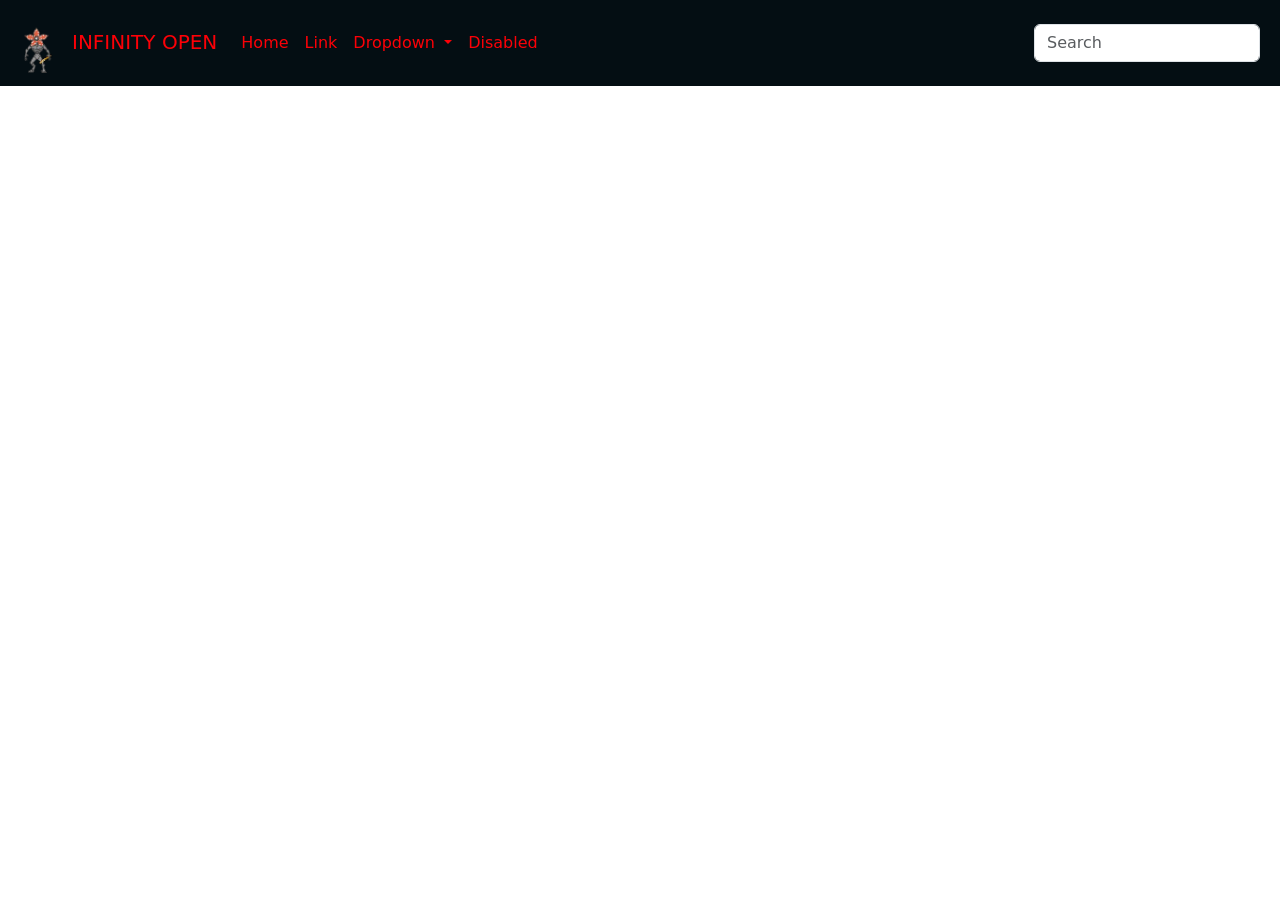
==== Evento/index.html @ c15e040a "Add files via upload" ====
<!DOCTYPE html>
<html lang="en">
<head>
    <meta charset="UTF-8">
    <meta name="viewport" content="width=device-width, initial-scale=1.0">
    <title>INFINITY OPEN 2026</title>
    <link rel="shortcut icon" href="assets/logo/logoSite.png" type="image/x-icon">
    <link href="https://cdn.jsdelivr.net/npm/bootstrap@5.3.8/dist/css/bootstrap.min.css" rel="stylesheet" integrity="sha384-sRIl4kxILFvY47J16cr9ZwB07vP4J8+LH7qKQnuqkuIAvNWLzeN8tE5YBujZqJLB" crossorigin="anonymous">
    <script src="https://cdn.jsdelivr.net/npm/bootstrap@5.3.8/dist/js/bootstrap.bundle.min.js" integrity="sha384-FKyoEForCGlyvwx9Hj09JcYn3nv7wiPVlz7YYwJrWVcXK/BmnVDxM+D2scQbITxI" crossorigin="anonymous"></script>
    <link rel="stylesheet" href="css/style.css">
</head>
<body>

    <header id="header-principal">
        <nav class="navbar navbar-expand-lg bg-body-tertiary">
  <div class="container-fluid">
    <a class="navbar-brand" href="#"><img src="assets/logo/demo.png" alt="" srcset="" height="60px">INFINITY OPEN</a>
    <button class="navbar-toggler" type="button" data-bs-toggle="collapse" data-bs-target="#navbarSupportedContent" aria-controls="navbarSupportedContent" aria-expanded="false" aria-label="Toggle navigation">
      <span class="navbar-toggler-icon"></span>
    </button>
    <div class="collapse navbar-collapse" id="navbarSupportedContent">
      <ul class="navbar-nav me-auto mb-2 mb-lg-0">
        <li class="nav-item">
          <a class="nav-link active" aria-current="page" href="#">Home</a>
        </li>
        <li class="nav-item">
          <a class="nav-link" href="#">Link</a>
        </li>
        <li class="nav-item dropdown">
          <a class="nav-link dropdown-toggle" href="#" role="button" data-bs-toggle="dropdown" aria-expanded="false">
            Dropdown
          </a>
          <ul class="dropdown-menu">
            <li><a class="dropdown-item" href="#">Action</a></li>
            <li><a class="dropdown-item" href="#">Another action</a></li>
            <li><hr class="dropdown-divider"></li>
            <li><a class="dropdown-item" href="#">Something else here</a></li>
          </ul>
        </li>
        <li class="nav-item">
          <a class="nav-link disabled" aria-disabled="true">Disabled</a>
        </li>
      </ul>
      <form class="d-flex" role="search">
        <input class="form-control me-2" type="search" placeholder="Search" aria-label="Search"/>
      </form>
    </div>
  </div>
</nav>
    </header>


    <main class="principal">
        <section id="bn">
            <div class="bn">
                <img src="" alt="" srcset="">
            </div>
        </section>
    </main>

    
</body>
</html>
---- Evento/css/style.css ----
*{
    margin: 0;
    padding: 0;
    box-sizing: border-box;
}

:root{
    --primaryColor: #040e13;
    --secundaryColor :#fc0007;
}

.bg-body-tertiary{
    background-color: var(--primaryColor) !important;
}

.navbar-brand, .container-fluid a {
    color: var(--secundaryColor) !important;
}
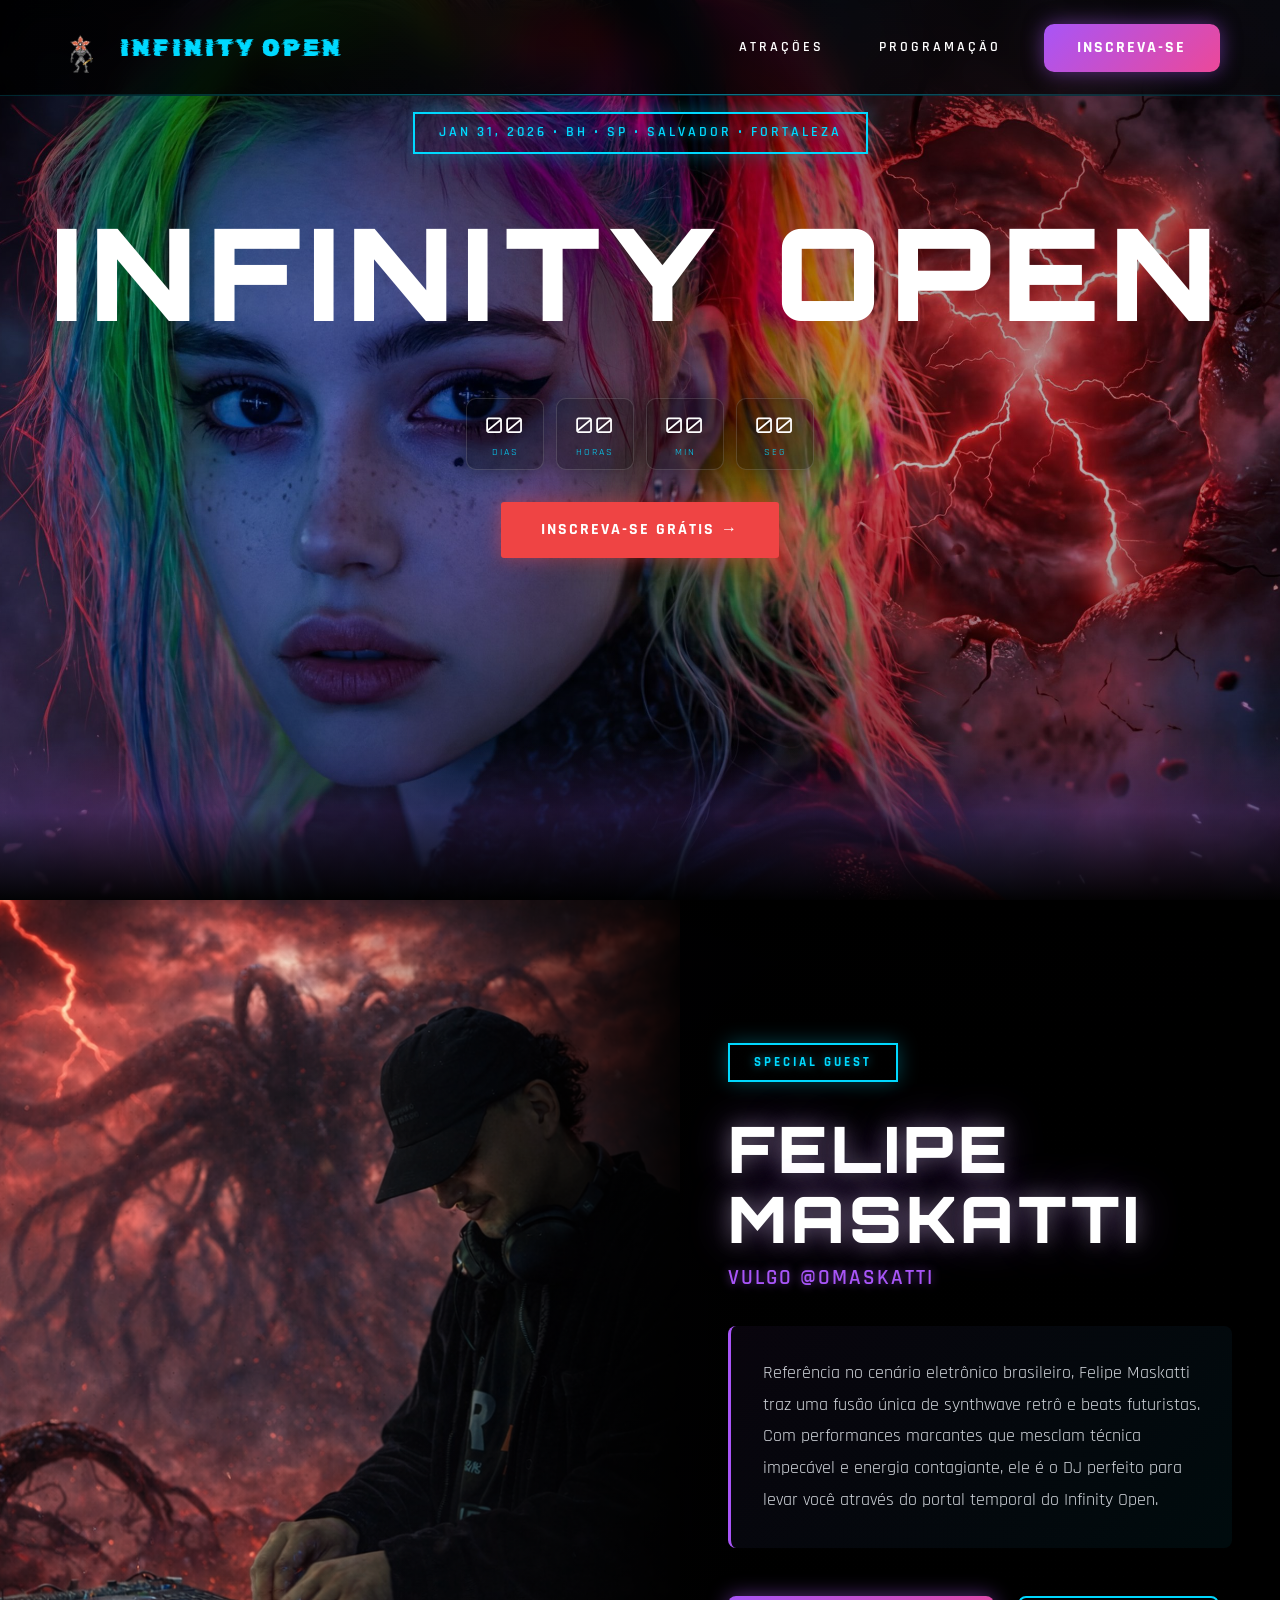
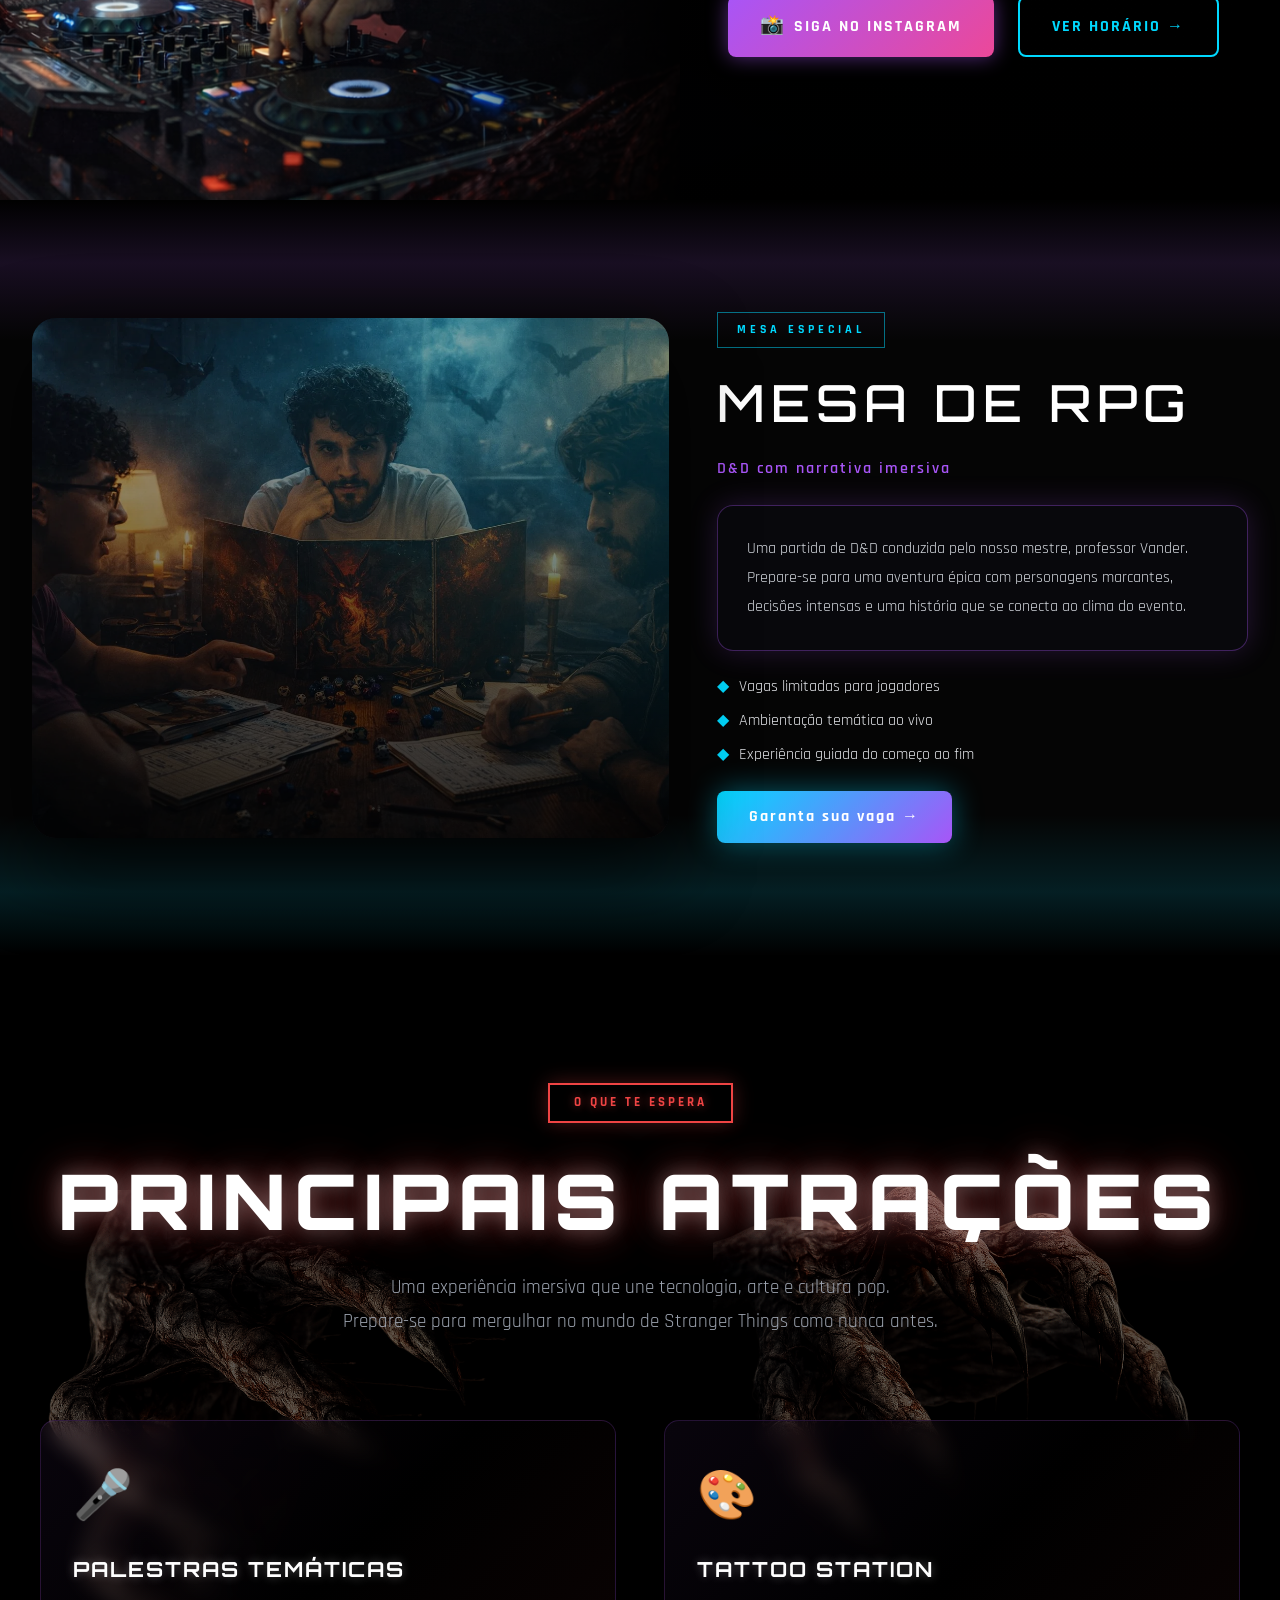
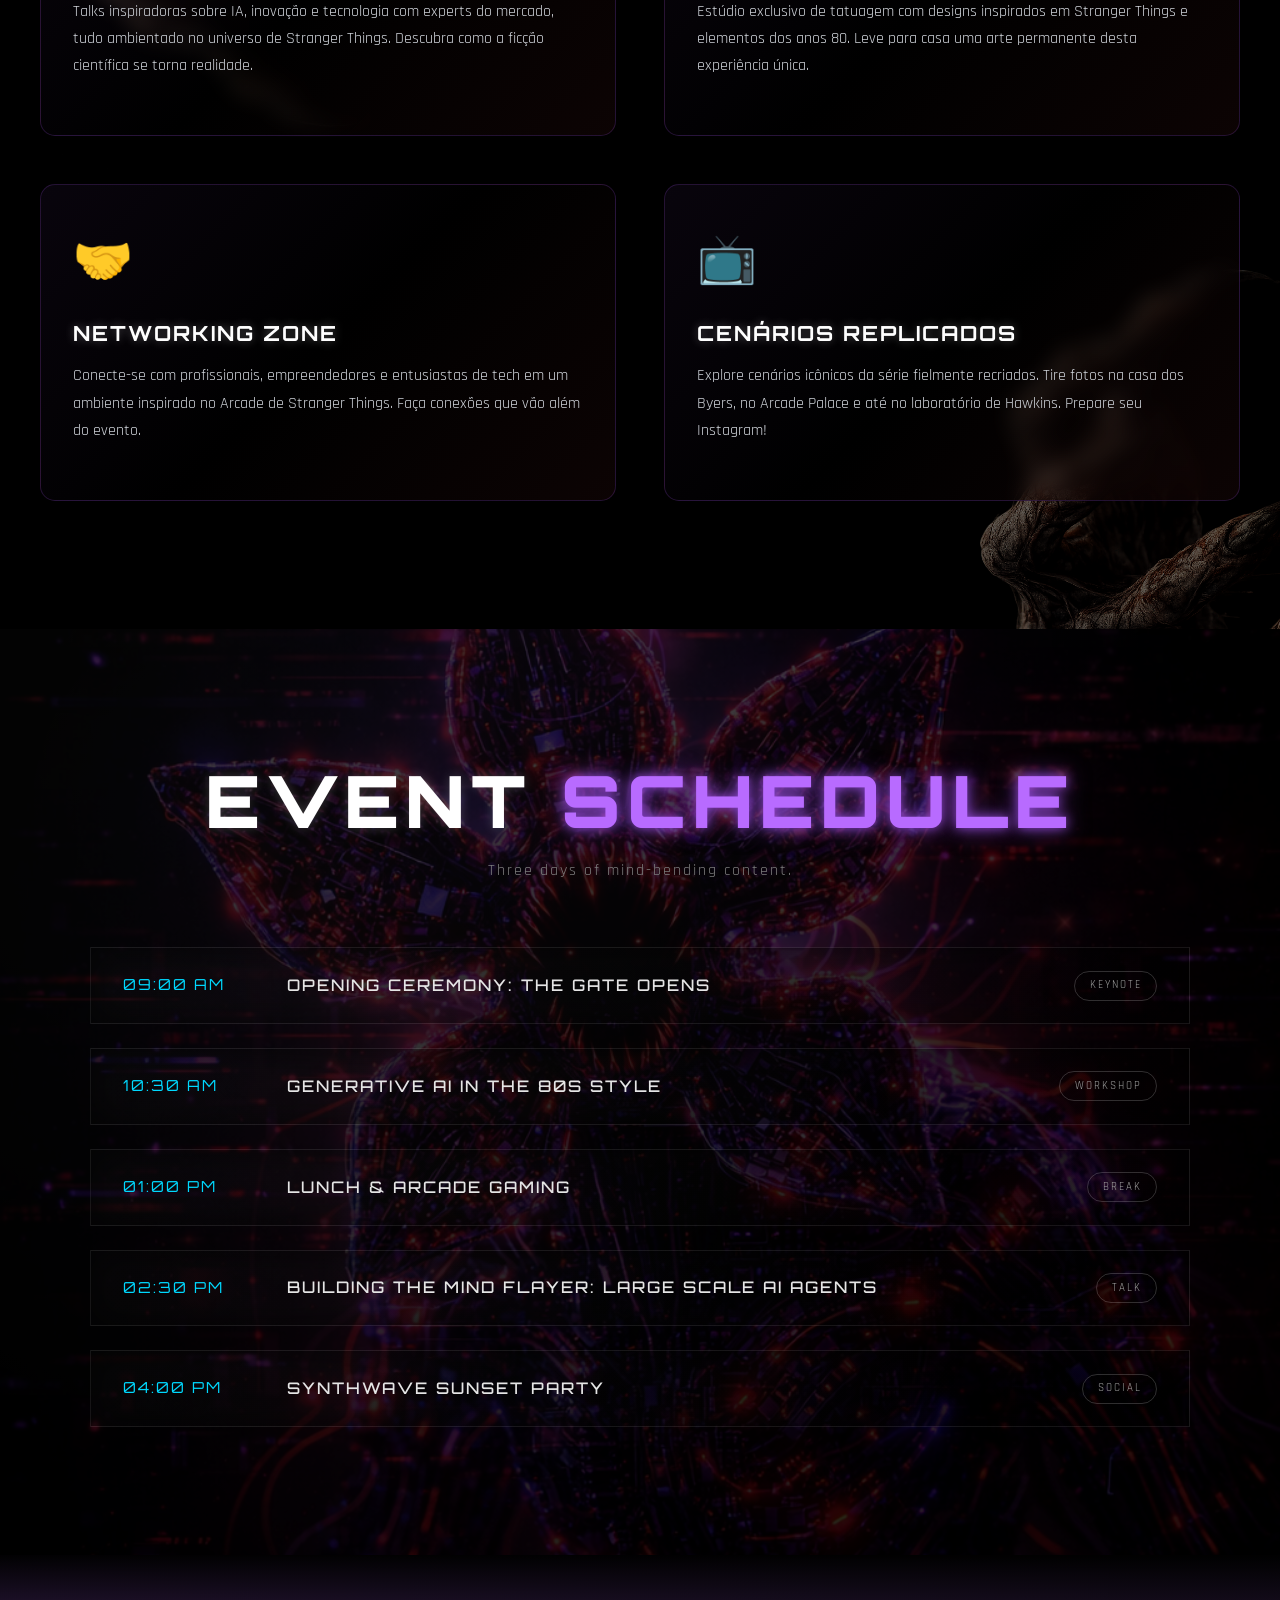
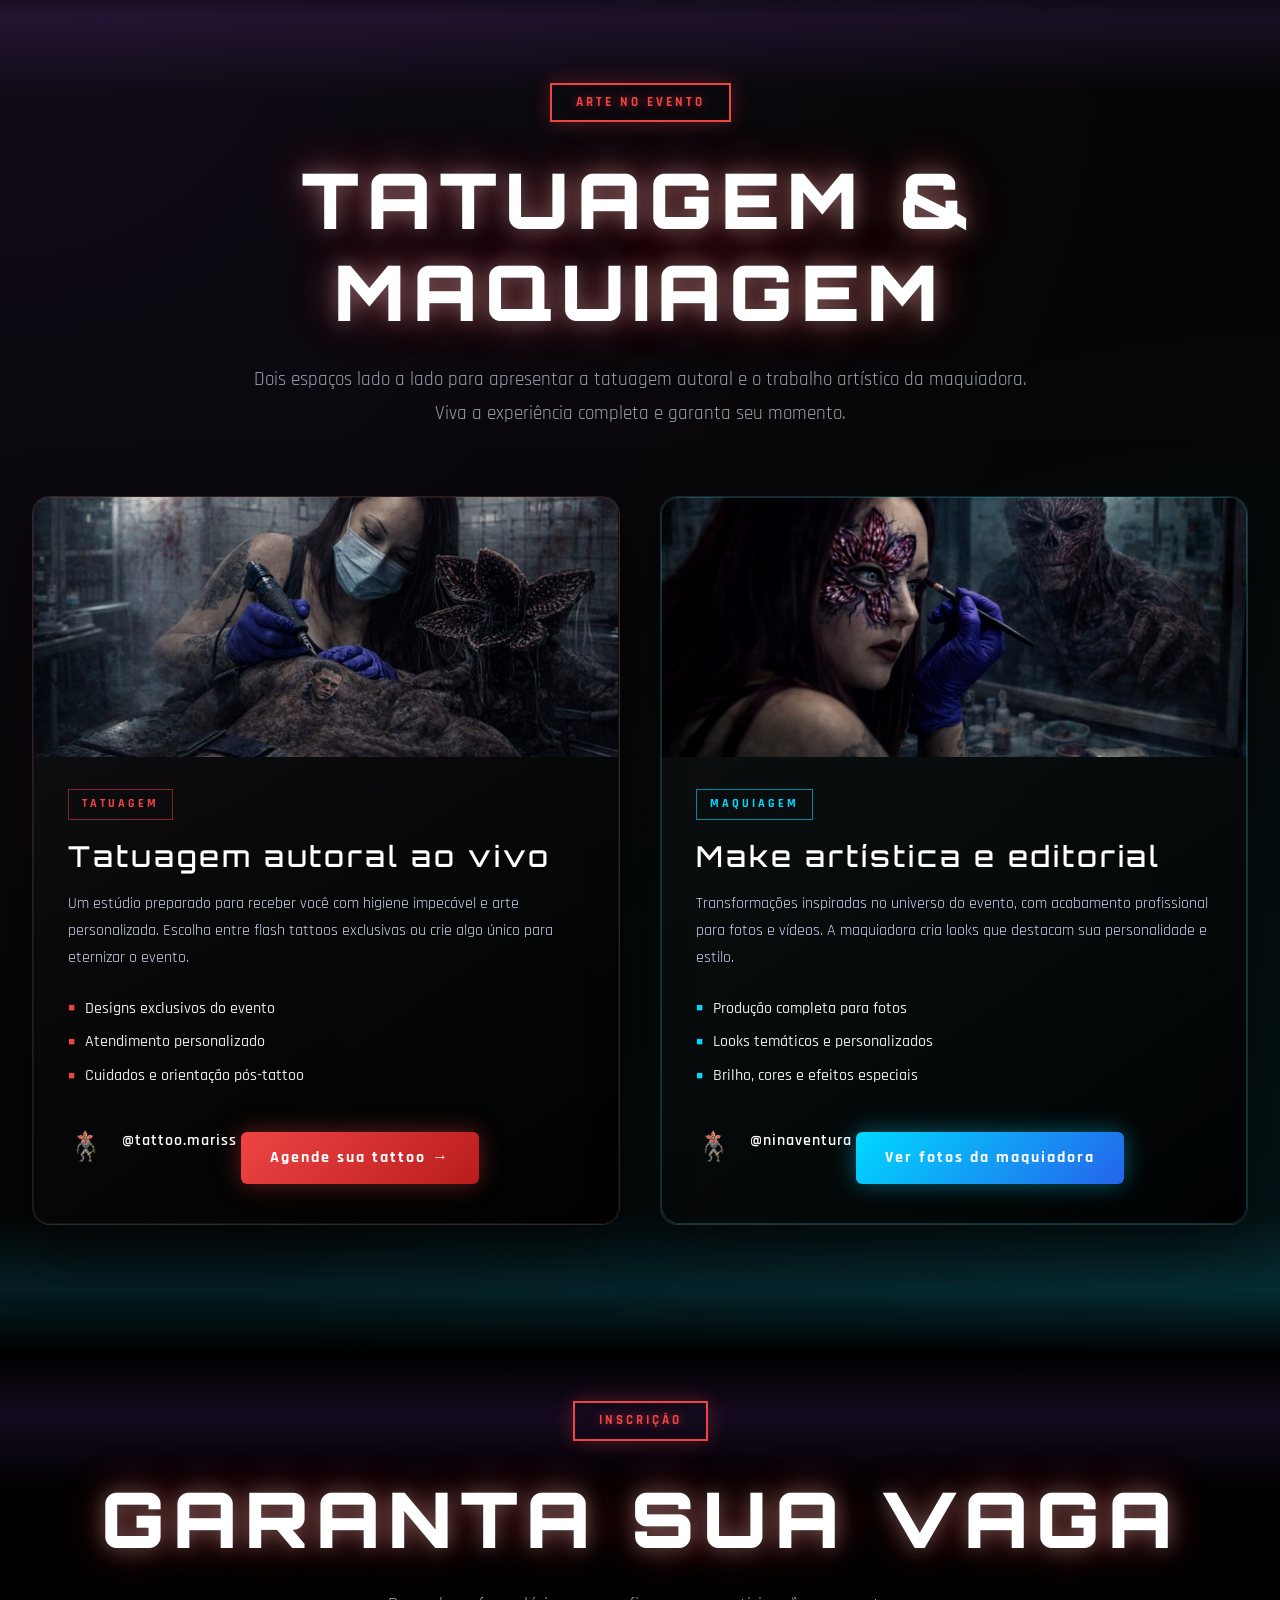
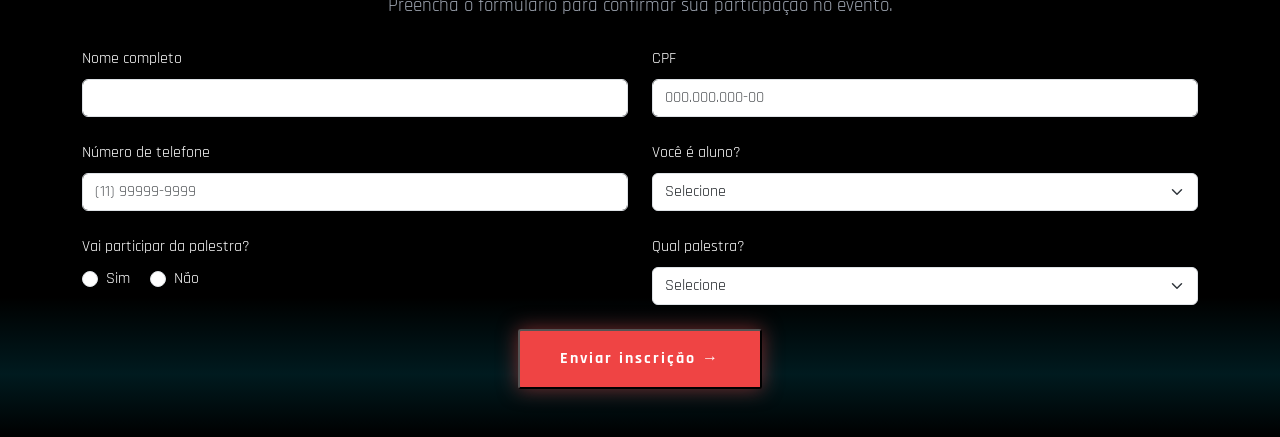
==== commit 10918adf: "Add files via upload" ====
--- a/Evento/index.html
+++ b/Evento/index.html
@@ -5,6 +5,9 @@
     <meta name="viewport" content="width=device-width, initial-scale=1.0">
     <title>INFINITY OPEN 2026</title>
     <link rel="shortcut icon" href="assets/logo/logoSite.png" type="image/x-icon">
+    <link rel="preconnect" href="https://fonts.googleapis.com">
+    <link rel="preconnect" href="https://fonts.gstatic.com" crossorigin>
+    <link href="https://fonts.googleapis.com/css2?family=Orbitron:wght@400;500;600;700;800;900&family=Rajdhani:wght@300;400;500;600;700&family=Rubik+Glitch&display=swap" rel="stylesheet">
     <link href="https://cdn.jsdelivr.net/npm/bootstrap@5.3.8/dist/css/bootstrap.min.css" rel="stylesheet" integrity="sha384-sRIl4kxILFvY47J16cr9ZwB07vP4J8+LH7qKQnuqkuIAvNWLzeN8tE5YBujZqJLB" crossorigin="anonymous">
     <script src="https://cdn.jsdelivr.net/npm/bootstrap@5.3.8/dist/js/bootstrap.bundle.min.js" integrity="sha384-FKyoEForCGlyvwx9Hj09JcYn3nv7wiPVlz7YYwJrWVcXK/BmnVDxM+D2scQbITxI" crossorigin="anonymous"></script>
     <link rel="stylesheet" href="css/style.css">
@@ -12,52 +15,505 @@
 <body>
 
     <header id="header-principal">
-        <nav class="navbar navbar-expand-lg bg-body-tertiary">
-  <div class="container-fluid">
-    <a class="navbar-brand" href="#"><img src="assets/logo/demo.png" alt="" srcset="" height="60px">INFINITY OPEN</a>
-    <button class="navbar-toggler" type="button" data-bs-toggle="collapse" data-bs-target="#navbarSupportedContent" aria-controls="navbarSupportedContent" aria-expanded="false" aria-label="Toggle navigation">
-      <span class="navbar-toggler-icon"></span>
-    </button>
-    <div class="collapse navbar-collapse" id="navbarSupportedContent">
-      <ul class="navbar-nav me-auto mb-2 mb-lg-0">
-        <li class="nav-item">
-          <a class="nav-link active" aria-current="page" href="#">Home</a>
-        </li>
-        <li class="nav-item">
-          <a class="nav-link" href="#">Link</a>
-        </li>
-        <li class="nav-item dropdown">
-          <a class="nav-link dropdown-toggle" href="#" role="button" data-bs-toggle="dropdown" aria-expanded="false">
-            Dropdown
-          </a>
-          <ul class="dropdown-menu">
-            <li><a class="dropdown-item" href="#">Action</a></li>
-            <li><a class="dropdown-item" href="#">Another action</a></li>
-            <li><hr class="dropdown-divider"></li>
-            <li><a class="dropdown-item" href="#">Something else here</a></li>
-          </ul>
-        </li>
-        <li class="nav-item">
-          <a class="nav-link disabled" aria-disabled="true">Disabled</a>
-        </li>
-      </ul>
-      <form class="d-flex" role="search">
-        <input class="form-control me-2" type="search" placeholder="Search" aria-label="Search"/>
-      </form>
-    </div>
-  </div>
-</nav>
+        <nav class="navbar navbar-expand-lg">
+            <div class="container-fluid">
+                <a class="navbar-brand" href="#"><img src="assets/logo/demo.png" alt="Logo" height="50px"> INFINITY OPEN</a>
+                <button class="navbar-toggler" type="button" data-bs-toggle="collapse" data-bs-target="#navbarSupportedContent" aria-controls="navbarSupportedContent" aria-expanded="false" aria-label="Toggle navigation">
+                    <span class="navbar-toggler-icon"></span>
+                </button>
+                <div class="collapse navbar-collapse justify-content-end" id="navbarSupportedContent">
+                    <ul class="navbar-nav mb-2 mb-lg-0">
+            
+                        <li class="nav-item">
+                            <a class="nav-link" href="#attractions">ATRAÇÕES</a>
+                        </li>
+                        <li class="nav-item">
+                            <a class="nav-link" href="#schedule">PROGRAMAÇÃO</a>
+                        </li>
+                    </ul>
+                    <a href="#join" class="btn-join">INSCREVA-SE</a>
+                </div>
+            </div>
+        </nav>
     </header>
 
 
     <main class="principal">
         <section id="bn">
-            <div class="bn">
-                <img src="" alt="" srcset="">
+            <span class="event-date">JAN 31, 2026 • BH • SP • SALVADOR • FORTALEZA</span>
+            <h1 class="main-title">INFINITY OPEN</h1>
+            <div class="countdown countdown--compact" aria-live="polite">
+                <div class="countdown-item">
+                    <span class="countdown-value" id="cd-days">07</span>
+                    <span class="countdown-label">DIAS</span>
+                </div>
+                <div class="countdown-item">
+                    <span class="countdown-value" id="cd-hours">18</span>
+                    <span class="countdown-label">HORAS</span>
+                </div>
+                <div class="countdown-item">
+                    <span class="countdown-value" id="cd-mins">01</span>
+                    <span class="countdown-label">MIN</span>
+                </div>
+                <div class="countdown-item">
+                    <span class="countdown-value" id="cd-secs">44</span>
+                    <span class="countdown-label">SEG</span>
+                </div>
+            </div>
+            <div class="cta-buttons">
+                                <a href="#join" class="btn-reserve">INSCREVA-SE GRÁTIS →</a>
+          </div>
+        </section>
+
+         <section id="Dj-session" class="section-divider">
+            <div class="container-dj-modern">
+                <!-- Imagem do DJ com gradiente -->
+                <div class="dj-image-wrapper">
+                    <div class="image-dj-modern">
+                        <div class="gradient-overlay"></div>
+                    </div>
+                </div>
+
+                <!-- Informações à direita -->
+                <div class="dj-content-wrapper">
+                    <div class="dj-content-inner">
+                        <span class="label-tag">SPECIAL GUEST</span>
+                        <h2 class="dj-artist-name-main">FELIPE MASKATTI</h2>
+                        <p class="dj-aka-modern">VULGO @OMASKATTI</p>
+                        
+                        <div class="dj-bio">
+                            <p>
+                                Referência no cenário eletrônico brasileiro, Felipe Maskatti traz 
+                                uma fusão única de synthwave retrô e beats futuristas. Com performances 
+                                marcantes que mesclam técnica impecável e energia contagiante, ele é o 
+                                DJ perfeito para levar você através do portal temporal do Infinity Open.
+                            </p>
+                        </div>
+
+                        
+
+                        <div class="dj-social-links">
+                            <a href="https://instagram.com/omaskatti" target="_blank" class="btn-social">
+                                <span class="social-icon">📸</span> SIGA NO INSTAGRAM
+                            </a>
+                            <a href="#schedule" class="btn-secondary-link">
+                                VER HORÁRIO →
+                            </a>
+                        </div>
+                    </div>
+                </div>
+            </div>
+        </section>
+
+        <section id="rpg-session" class="section-divider">
+            <div class="rpg-container">
+                <div class="rpg-image">
+                    <div class="rpg-overlay"></div>
+                </div>
+                <div class="rpg-content">
+                    <span class="rpg-tag">MESA ESPECIAL</span>
+                    <h2 class="rpg-title">MESA DE RPG</h2>
+                    <p class="rpg-subtitle">D&D com narrativa imersiva</p>
+                    <div class="rpg-card">
+                        <p>
+                            Uma partida de D&amp;D conduzida pelo nosso mestre, professor Vander.
+                            Prepare-se para uma aventura épica com personagens marcantes, decisões
+                            intensas e uma história que se conecta ao clima do evento.
+                        </p>
+                    </div>
+                    <ul class="rpg-highlights">
+                        <li>Vagas limitadas para jogadores</li>
+                        <li>Ambientação temática ao vivo</li>
+                        <li>Experiência guiada do começo ao fim</li>
+                    </ul>
+                    <a href="#join" class="rpg-cta">Garanta sua vaga →</a>
+                </div>
+            </div>
+        </section>
+
+
+        <!-- SEÇÃO PRINCIPAIS ATRAÇÕES -->
+        <section id="attractions">
+            <div class="attractions-container">
+                <div class="attractions-header">
+                    <span class="section-tag">O QUE TE ESPERA</span>
+                    <h2 class="attractions-title">PRINCIPAIS ATRAÇÕES</h2>
+                    <p class="attractions-subtitle">
+                        Uma experiência imersiva que une tecnologia, arte e cultura pop.<br>
+                        Prepare-se para mergulhar no mundo de Stranger Things como nunca antes.
+                    </p>
+                </div>
+
+                <div class="attractions-grid">
+                    <!-- Atração 1 -->
+                    <div class="attraction-card">
+                        <div class="card-icon">🎤</div>
+                        <h3 class="card-title">PALESTRAS TEMÁTICAS</h3>
+                        <p class="card-description">
+                            Talks inspiradoras sobre IA, inovação e tecnologia com experts do mercado, 
+                            tudo ambientado no universo de Stranger Things. Descubra como a ficção 
+                            científica se torna realidade.
+                        </p>
+                        <div class="card-glow"></div>
+                    </div>
+
+                    <!-- Atração 2 -->
+                    <div class="attraction-card">
+                        <div class="card-icon">🎨</div>
+                        <h3 class="card-title">TATTOO STATION</h3>
+                        <p class="card-description">
+                            Estúdio exclusivo de tatuagem com designs inspirados em Stranger Things 
+                            e elementos dos anos 80. Leve para casa uma arte permanente desta 
+                            experiência única.
+                        </p>
+                        <div class="card-glow"></div>
+                    </div>
+
+                    <!-- Atração 3 -->
+                    <div class="attraction-card">
+                        <div class="card-icon">🤝</div>
+                        <h3 class="card-title">NETWORKING ZONE</h3>
+                        <p class="card-description">
+                            Conecte-se com profissionais, empreendedores e entusiastas de tech em 
+                            um ambiente inspirado no Arcade de Stranger Things. Faça conexões que 
+                            vão além do evento.
+                        </p>
+                        <div class="card-glow"></div>
+                    </div>
+
+                    <!-- Atração 4 -->
+                    <div class="attraction-card">
+                        <div class="card-icon">📺</div>
+                        <h3 class="card-title">CENÁRIOS REPLICADOS</h3>
+                        <p class="card-description">
+                            Explore cenários icônicos da série fielmente recriados. Tire fotos na 
+                            casa dos Byers, no Arcade Palace e até no laboratório de Hawkins. 
+                            Prepare seu Instagram!
+                        </p>
+                        <div class="card-glow"></div>
+                    </div>
+                </div>
+            </div>
+        </section>
+
+        <section id="schedule">
+            <div class="schedule-wrapper">
+                <header class="schedule-header">
+                    <h2 class="schedule-title">EVENT <span> SCHEDULE</span></h2>
+                    <p class="schedule-subtitle">Three days of mind-bending content.</p>
+                </header>
+
+                <div class="schedule-list">
+                    <article class="schedule-item">
+                        <div class="schedule-time">09:00 AM</div>
+                        <div class="schedule-content">
+                            <h3>OPENING CEREMONY: THE GATE OPENS</h3>
+                        </div>
+                        <div class="schedule-tag">KEYNOTE</div>
+                    </article>
+
+                    <article class="schedule-item">
+                        <div class="schedule-time">10:30 AM</div>
+                        <div class="schedule-content">
+                            <h3>GENERATIVE AI IN THE 80S STYLE</h3>
+                        </div>
+                        <div class="schedule-tag">WORKSHOP</div>
+                    </article>
+
+                    <article class="schedule-item">
+                        <div class="schedule-time">01:00 PM</div>
+                        <div class="schedule-content">
+                            <h3>LUNCH & ARCADE GAMING</h3>
+                        </div>
+                        <div class="schedule-tag">BREAK</div>
+                    </article>
+
+                    <article class="schedule-item">
+                        <div class="schedule-time">02:30 PM</div>
+                        <div class="schedule-content">
+                            <h3>BUILDING THE MIND FLAYER: LARGE SCALE AI AGENTS</h3>
+                        </div>
+                        <div class="schedule-tag">TALK</div>
+                    </article>
+
+                    <article class="schedule-item">
+                        <div class="schedule-time">04:00 PM</div>
+                        <div class="schedule-content">
+                            <h3>SYNTHWAVE SUNSET PARTY</h3>
+                        </div>
+                        <div class="schedule-tag">SOCIAL</div>
+                    </article>
+                </div>
+            </div>
+        </section>
+
+        <section id="dual-artists" class="section-divider">
+            <div class="dual-container">
+                <div class="dual-header">
+                    <span class="section-tag">ARTE NO EVENTO</span>
+                    <h2 class="attractions-title">TATUAGEM & MAQUIAGEM</h2>
+                    <p class="attractions-subtitle">
+                        Dois espaços lado a lado para apresentar a tatuagem autoral e o trabalho
+                        artístico da maquiadora. Viva a experiência completa e garanta seu momento.
+                    </p>
+                </div>
+
+                <div class="dual-grid">
+                    <article class="showcase-card tattoo">
+                        <div class="showcase-media">
+                            <img src="assets/angelatatto.jpeg" alt="Arte de tatuagem em estúdio">
+                        </div>
+                        <div class="showcase-content">
+                            <span class="showcase-tag">TATUAGEM</span>
+                            <h3 class="showcase-title">Tatuagem autoral ao vivo</h3>
+                            <p class="showcase-text">
+                                Um estúdio preparado para receber você com higiene impecável e
+                                arte personalizada. Escolha entre flash tattoos exclusivas ou
+                                crie algo único para eternizar o evento.
+                            </p>
+                            <ul class="showcase-list">
+                                <li>Designs exclusivos do evento</li>
+                                <li>Atendimento personalizado</li>
+                                <li>Cuidados e orientação pós-tattoo</li>
+                            </ul>
+                            <a class="tattoo-instagram" href="https://instagram.com/tattoo.mariss" target="_blank" rel="noopener">
+                                <img src="assets/logo/demo.png" alt="Logo da tatuadora Tattoo.Mariss">
+                                <span>@tattoo.mariss</span>
+                            </a>
+                            <a href="#join" class="showcase-cta">Agende sua tattoo →</a>
+                        </div>
+                    </article>
+
+                    <article class="showcase-card makeup">
+                        <div class="showcase-media">
+                            <img src="assets/ninaMaquiadora.png" alt="Maquiagem artística em estúdio">
+                        </div>
+                        <div class="showcase-content">
+                            <span class="showcase-tag">MAQUIAGEM</span>
+                            <h3 class="showcase-title">Make artística e editorial</h3>
+                            <p class="showcase-text">
+                                Transformações inspiradas no universo do evento, com acabamento
+                                profissional para fotos e vídeos. A maquiadora cria looks que
+                                destacam sua personalidade e estilo.
+                            </p>
+                            <ul class="showcase-list">
+                                <li>Produção completa para fotos</li>
+                                <li>Looks temáticos e personalizados</li>
+                                <li>Brilho, cores e efeitos especiais</li>
+                            </ul>
+                            <a class="tattoo-instagram makeup" href="https://www.instagram.com/ninaventura_/" target="_blank" rel="noopener">
+                                <img src="assets/logo/demo.png" alt="Logo da maquiadora Nina Ventura">
+                                <span>@ninaventura</span>
+                            </a>
+                            <button type="button" class="showcase-cta" data-bs-toggle="modal" data-bs-target="#makeupModal">
+                                Ver fotos da maquiadora
+                            </button>
+                        </div>
+                    </article>
+                </div>
+            </div>
+        </section>
+
+
+
+
+        <!-- SEÇÃO DJ / UPSIDE DOWN -->
+        <!-- <section id="dj-section">
+            <div class="container-dj">
+                TEXTOS À ESQUERDA
+                <div class="dj-text-side">
+                    <div class="dj-content">
+                        <h2 class="dj-title">THE <span class="upside-down">UPSIDE DOWN</span> OF TECH</h2>
+                        <p class="dj-description">
+                            Infinity Open 2026 is a free, immersive event that blends 
+                            Artificial Intelligence, creativity and innovation, inspired by 
+                            the iconic aesthetics of the 1980s and the Stranger Things 
+                            universe.
+                        </p>
+                        
+                        <div class="dj-playlist-highlight">
+                            <h3 class="playlist-subtitle">🎧 EXCLUSIVE INFINITY PLAYLIST</h3>
+                            <p class="dj-playlist-description">
+                                Prepare-se para uma jornada sonora épica! Uma curadoria exclusiva que funde synthwave nostalgico, beats futuristas e a energia vibrante dos anos 80. Mergulhe em um universo onde cada batida conta uma história e cada mixagem abre um portal para o futuro da música eletrônica.
+                            </p>
+                        </div>
+                        
+                    </div>
+                </div> 
+                
+                <!- IMAGEM BANNER À DIREITA -->
+                <!-- <div class="dj-banner-side">
+                    <div class="dj-image-container">
+                        <div class="dj-frame">
+                        
+                        <img src="imagem_maior.png" class="img-fluid" alt="..." style="border-radius: 20px;">                       
+                     </div>
+                    </div>
+                    
+                    <div class="dj-info-box">
+                        <div class="dj-details">
+                            <h3 class="dj-artist-name">FELIPE MASKATTI</h3>
+                            <p class="dj-aka">VULGO @OMASKATTI</p>
+                            <a href="https://instagram.com/omaskatti" target="_blank" class="insta-link">
+                                📸 @omaskatti
+                            </a>
+
+                        </div>
+                    </div>
+                </div>
+            </div>
+        </section> --> 
+        <section id="join" class="py-5 section-divider">
+            <div class="container">
+                <div class="text-center mb-4">
+                    <span class="section-tag">INSCRIÇÃO</span>
+                    <h2 class="attractions-title">GARANTA SUA VAGA</h2>
+                    <p class="attractions-subtitle">
+                        Preencha o formulário para confirmar sua participação no evento.
+                    </p>
+                </div>
+
+                <form id="join-form" class="row g-4" autocomplete="on">
+                    <div class="col-12 col-md-6">
+                        <label for="nome" class="form-label">Nome completo</label>
+                        <input type="text" class="form-control" id="nome" name="nome" required>
+                    </div>
+
+                    <div class="col-12 col-md-6">
+                        <label for="cpf" class="form-label">CPF</label>
+                        <input type="text" class="form-control" id="cpf" name="cpf" placeholder="000.000.000-00" pattern="[0-9]{3}\.[0-9]{3}\.[0-9]{3}-[0-9]{2}" inputmode="numeric" title="Use o formato 000.000.000-00" required>
+                    </div>
+
+                    <div class="col-12 col-md-6">
+                        <label for="telefone" class="form-label">Número de telefone</label>
+                        <input type="tel" class="form-control" id="telefone" name="telefone" placeholder="(11) 99999-9999" required>
+                    </div>
+
+                    <div class="col-12 col-md-6">
+                        <label for="aluno" class="form-label">Você é aluno?</label>
+                        <select class="form-select" id="aluno" name="aluno" required>
+                            <option value="" selected disabled>Selecione</option>
+                            <option value="sim">Sim</option>
+                            <option value="nao">Não</option>
+                        </select>
+                    </div>
+
+                    <div class="col-12 col-md-6">
+                        <label class="form-label d-block">Vai participar da palestra?</label>
+                        <div class="form-check form-check-inline">
+                            <input class="form-check-input" type="radio" name="palestra" id="palestraSim" value="sim" required>
+                            <label class="form-check-label" for="palestraSim">Sim</label>
+                        </div>
+                        <div class="form-check form-check-inline">
+                            <input class="form-check-input" type="radio" name="palestra" id="palestraNao" value="nao" required>
+                            <label class="form-check-label" for="palestraNao">Não</label>
+                        </div>
+                    </div>
+
+                    <div class="col-12 col-md-6">
+                        <label for="qualPalestra" class="form-label">Qual palestra?</label>
+                        <select class="form-select" id="qualPalestra" name="qualPalestra" required>
+                            <option value="" selected disabled>Selecione</option>
+                            <option value="nenhuma">Nenhuma</option>
+                            <option value="opening">Opening Ceremony: The Gate Opens</option>
+                            <option value="generative-ai">Generative AI in the 80s Style</option>
+                            <option value="mind-flayer">Building the Mind Flayer: Large Scale AI Agents</option>
+                        </select>
+                    </div>
+
+                    <div class="col-12 text-center">
+                        <button type="submit" class="btn-reserve">Enviar inscrição →</button>
+                    </div>
+                </form>
             </div>
         </section>
     </main>
 
+    <div class="modal fade" id="makeupModal" tabindex="-1" aria-hidden="true">
+        <div class="modal-dialog modal-xl modal-dialog-centered">
+            <div class="modal-content makeup-modal">
+                <div class="modal-header">
+                    <h5 class="modal-title">Portfólio da Maquiadora</h5>
+                    <button type="button" class="btn-close" data-bs-dismiss="modal" aria-label="Close"></button>
+                </div>
+                <div class="modal-body">
+                    <p class="makeup-modal-text">
+                        Duas propostas de maquiagem artística para você escolher o estilo que mais combina.
+                    </p>
+                    <div class="modal-gallery">
+                        <figure>
+                            <img src="assets/vecnarMake.png" alt="Maquiagem artística com brilho e tons vibrantes">
+                            <figcaption>Do básico ao sobrenatural: maquiagem artística com efeitos especiais e estilo único</figcaption>
+                        </figure>
+                        <figure>
+                            <img src="assets/marinaMake.png" alt="Maquiagem editorial com olhos marcados">
+                            <figcaption>Crie um look inesquecível com a Nina Ventura. Alta definição, cor e atitude</figcaption>
+                        </figure>
+                    </div>
+                </div>
+            </div>
+        </div>
+    </div>
+
     
+    <script>
+        const eventDate = new Date('2026-01-31T13:00:00');
+        const pad = (value) => String(value).padStart(2, '0');
+
+        function updateCountdown() {
+            const now = new Date();
+            const diff = eventDate - now;
+
+            if (diff <= 0) {
+                document.getElementById('cd-days').textContent = '00';
+                document.getElementById('cd-hours').textContent = '00';
+                document.getElementById('cd-mins').textContent = '00';
+                document.getElementById('cd-secs').textContent = '00';
+                return;
+            }
+
+            const totalSeconds = Math.floor(diff / 1000);
+            const days = Math.floor(totalSeconds / 86400);
+            const hours = Math.floor((totalSeconds % 86400) / 3600);
+            const mins = Math.floor((totalSeconds % 3600) / 60);
+            const secs = totalSeconds % 60;
+
+            document.getElementById('cd-days').textContent = pad(days);
+            document.getElementById('cd-hours').textContent = pad(hours);
+            document.getElementById('cd-mins').textContent = pad(mins);
+            document.getElementById('cd-secs').textContent = pad(secs);
+        }
+
+        updateCountdown();
+        setInterval(updateCountdown, 1000);
+
+        const joinForm = document.getElementById('join-form');
+        if (joinForm) {
+            joinForm.addEventListener('submit', (event) => {
+                event.preventDefault();
+
+                const nome = document.getElementById('nome')?.value?.trim() || '';
+                const cpf = document.getElementById('cpf')?.value?.trim() || '';
+                const telefone = document.getElementById('telefone')?.value?.trim() || '';
+                const aluno = document.getElementById('aluno')?.value || '';
+                const palestra = document.querySelector('input[name="palestra"]:checked')?.value || '';
+                const qualPalestra = document.getElementById('qualPalestra')?.value || '';
+
+                const mensagem = [
+                    'Nova inscrição - Infinity Open',
+                    `Nome: ${nome}`,
+                    `CPF: ${cpf}`,
+                    `Telefone: ${telefone}`,
+                    `Aluno: ${aluno}`,
+                    `Participa da palestra: ${palestra}`,
+                    `Qual palestra: ${qualPalestra}`
+                ].join('\n');
+
+                const telefoneDestino = '553187927056';
+                const url = `https://wa.me/${telefoneDestino}?text=${encodeURIComponent(mensagem)}`;
+                window.open(url, '_blank');
+            });
+        }
+    </script>
 </body>
 </html>
--- a/Evento/css/style.css
+++ b/Evento/css/style.css
@@ -1,19 +1,1813 @@
-*{
+* {
     margin: 0;
     padding: 0;
     box-sizing: border-box;
 }
 
-:root{
-    --primaryColor: #040e13;
-    --secundaryColor :#fc0007;
-}
-
-.bg-body-tertiary{
-    background-color: var(--primaryColor) !important;
-}
-
-.navbar-brand, .container-fluid a {
-    color: var(--secundaryColor) !important;
-}
-
+:root {
+    --primaryColor: #000000;
+    --cyanColor: #00d9ff;
+    --pinkColor: #a855f7;
+    --redColor: #ef4444;
+}
+
+body {
+    background-color: var(--primaryColor);
+    font-family: 'Rajdhani', sans-serif;
+    color: #ffffff;
+    overflow-x: hidden;
+}
+
+.section-divider {
+    position: relative;
+    overflow: hidden;
+}
+
+.section-divider::before,
+.section-divider::after {
+    content: '';
+    position: absolute;
+    left: 0;
+    right: 0;
+    height: 140px;
+    pointer-events: none;
+    z-index: 0;
+}
+
+.section-divider::before {
+    top: 0;
+    background: linear-gradient(
+        180deg,
+        rgba(0, 0, 0, 0.9) 0%,
+        rgba(168, 85, 247, 0.12) 45%,
+        rgba(0, 0, 0, 0) 100%
+    );
+}
+
+.section-divider::after {
+    bottom: 0;
+    background: linear-gradient(
+        0deg,
+        rgba(0, 0, 0, 0.9) 0%,
+        rgba(0, 217, 255, 0.12) 45%,
+        rgba(0, 0, 0, 0) 100%
+    );
+}
+
+.section-divider > * {
+    position: relative;
+    z-index: 1;
+}
+
+/* ===== EVENT SCHEDULE ===== */
+#schedule {
+    background: #0a0a0a;
+    background-image: url('../assets/demobackground.jpg');
+    background-size: cover;
+    background-position: center;
+    padding: 8rem 2rem;
+    position: relative;
+    overflow: hidden;
+}
+
+#schedule::before {
+    content: '';
+    position: absolute;
+    inset: 0;
+    background: linear-gradient(180deg, rgba(0, 0, 0, 0.75), rgba(0, 0, 0, 0.85)),
+        radial-gradient(circle at top, rgba(168, 85, 247, 0.12), transparent 45%),
+        radial-gradient(circle at 20% 20%, rgba(255, 255, 255, 0.08), transparent 55%);
+    pointer-events: none;
+}
+
+.schedule-wrapper {
+    max-width: 1100px;
+    margin: 0 auto;
+    position: relative;
+    z-index: 1;
+}
+
+.schedule-header {
+    text-align: center;
+    margin-bottom: 4rem;
+}
+
+.schedule-title {
+    font-family: 'Orbitron', sans-serif;
+    font-size: clamp(2.2rem, 6vw, 4.5rem);
+    font-weight: 900;
+    letter-spacing: 6px;
+    color: #ffffff;
+    margin-bottom: 1rem;
+    text-shadow: 0 0 12px rgba(255, 255, 255, 0.2);
+}
+
+.schedule-title span {
+    color: #b86bff;
+    text-shadow: 0 0 12px rgba(168, 85, 247, 0.8), 0 0 25px rgba(168, 85, 247, 0.5);
+}
+
+.schedule-subtitle {
+    color: #7c7c7c;
+    font-size: 1rem;
+    letter-spacing: 2px;
+}
+
+.schedule-list {
+    display: flex;
+    flex-direction: column;
+    gap: 1.5rem;
+}
+
+.schedule-item {
+    display: grid;
+    grid-template-columns: 140px 1fr 130px;
+    align-items: center;
+    gap: 1.5rem;
+    padding: 1.4rem 2rem;
+    border: 1px solid rgba(255, 255, 255, 0.08);
+    background: linear-gradient(90deg, rgba(255, 255, 255, 0.02), rgba(0, 0, 0, 0.2));
+    box-shadow: inset 0 0 35px rgba(0, 0, 0, 0.6);
+}
+
+.schedule-time {
+    font-family: 'Orbitron', sans-serif;
+    color: var(--cyanColor);
+    letter-spacing: 2px;
+    font-size: 0.95rem;
+}
+
+.schedule-content h3 {
+    font-family: 'Orbitron', sans-serif;
+    font-size: 1rem;
+    letter-spacing: 2px;
+    margin: 0;
+    color: #e5e5e5;
+}
+
+.schedule-tag {
+    justify-self: end;
+    font-size: 0.7rem;
+    letter-spacing: 2px;
+    padding: 0.35rem 0.9rem;
+    border-radius: 999px;
+    border: 1px solid rgba(255, 255, 255, 0.18);
+    color: #a1a1a1;
+    text-transform: uppercase;
+}
+
+@media (max-width: 900px) {
+    .schedule-item {
+        grid-template-columns: 1fr;
+        text-align: left;
+    }
+
+    .schedule-tag {
+        justify-self: start;
+    }
+}
+
+.navbar {
+    background: linear-gradient(90deg, rgba(0, 0, 0, 0.85), rgba(8, 8, 12, 0.75)) !important;
+    padding: 1.1rem 3rem;
+    border-bottom: 1px solid rgba(0, 217, 255, 0.18);
+    backdrop-filter: blur(12px);
+    -webkit-backdrop-filter: blur(12px);
+    position: fixed;
+    width: 100%;
+    top: 0;
+    z-index: 1000;
+}
+
+.navbar-toggler {
+    border-color: rgba(0, 217, 255, 0.5);
+}
+
+.navbar-toggler-icon {
+    background-image: url("data:image/svg+xml,%3csvg xmlns='http://www.w3.org/2000/svg' viewBox='0 0 30 30'%3e%3cpath stroke='rgba%28 0, 217, 255, 1%29' stroke-linecap='round' stroke-miterlimit='10' stroke-width='2' d='M4 7h22M4 15h22M4 23h22'/%3e%3c/svg%3e");
+}
+
+.navbar-brand {
+    font-family: 'Rubik Glitch', 'Orbitron', sans-serif;
+    font-weight: 400;
+    font-size: 1.5rem;
+    letter-spacing: 3px;
+    color: var(--cyanColor) !important;
+    display: flex;
+    align-items: center;
+    gap: 10px;
+}
+
+
+/* 
+.navbar-brand:hover {
+    /* text-shadow: 
+        0 0 15px rgba(239, 68, 68, 1),
+        0 0 30px rgba(239, 68, 68, 0.8),
+        0 0 45px rgba(239, 68, 68, 0.6),
+        0 0 60px rgba(239, 68, 68, 0.4); */
+
+
+.navbar-nav .nav-link {
+    color: #ffffff !important;
+    font-weight: 600;
+    font-size: 0.85rem;
+    letter-spacing: 3px;
+    margin: 0 1.2rem;
+    padding: 0.35rem 0.2rem;
+    transition: all 0.3s ease;
+    position: relative;
+    text-transform: uppercase;
+}
+
+.navbar-nav .nav-link::after {
+    content: '';
+    position: absolute;
+    bottom: -5px;
+    left: 0;
+    width: 0;
+    height: 2px;
+    background: var(--cyanColor);
+    transition: width 0.3s ease;
+}
+
+.navbar-nav .nav-link:hover::after {
+    width: 100%;
+}
+
+.navbar-nav .nav-link:hover {
+    color: var(--cyanColor) !important;
+}
+
+.btn-join {
+    background: linear-gradient(135deg, #a855f7, #ec4899);
+    color: #ffffff !important;
+    padding: 0.75rem 2.1rem;
+    border-radius: 10px;
+    font-weight: 700;
+    letter-spacing: 2px;
+    text-decoration: none;
+    margin-left: 1rem;
+    transition: all 0.3s ease;
+    box-shadow: 0 0 20px rgba(168, 85, 247, 0.5);
+}
+
+.btn-join:hover {
+    transform: translateY(-2px);
+    box-shadow: 0 0 30px rgba(168, 85, 247, 0.8);
+}
+
+.navbar::after {
+    content: '';
+    position: absolute;
+    left: 0;
+    right: 0;
+    bottom: 0;
+    height: 1px;
+    background: linear-gradient(90deg, transparent, rgba(0, 217, 255, 0.6), transparent);
+}
+
+/* BANNER/HERO SECTION */
+#bn {
+    background-image: url('../assets/bannerPrincipal.jpeg');
+    background-position: center;
+    background-size: cover;
+    min-height: 100vh;
+    text-align: center;
+    display: flex;
+    justify-content: flex-start;
+    align-items: center;
+    flex-direction: column;
+    position: relative;
+    padding: 7rem 2rem 2rem;
+}
+
+#bn::before {
+    content: '';
+    position: absolute;
+    top: 0;
+    left: 0;
+    width: 100%;
+    height: 100%;
+    background: linear-gradient(180deg, 
+        rgba(0, 0, 0, 0.45) 0%, 
+        rgba(0, 0, 0, 0.25) 50%, 
+        rgba(0, 0, 0, 0.55) 100%);
+    z-index: 1;
+}
+
+#bn::after {
+    content: '';
+    position: absolute;
+    left: 0;
+    right: 0;
+    bottom: 0;
+    height: 160px;
+    background: linear-gradient(
+        180deg,
+        rgba(0, 0, 0, 0) 0%,
+        rgba(168, 85, 247, 0.14) 45%,
+        rgba(0, 0, 0, 0.9) 100%
+    );
+    z-index: 1;
+    pointer-events: none;
+}
+
+#bn > * {
+    position: relative;
+    z-index: 2;
+}
+
+.event-date {
+    font-family: 'Rajdhani', sans-serif;
+    font-weight: 600;
+    font-size: 0.9rem;
+    letter-spacing: 3px;
+    color: var(--cyanColor);
+    border: 2px solid var(--cyanColor);
+    padding: 0.5rem 1.5rem;
+    margin-bottom: 3rem;
+    text-shadow: 0 0 10px rgba(0, 217, 255, 0.6);
+    box-shadow: 0 0 20px rgba(0, 217, 255, 0.3);
+}
+
+.main-title {
+    font-family: 'Orbitron', sans-serif;
+    font-weight: 900;
+    font-size: clamp(3rem, 10vw, 8rem);
+    letter-spacing: 10px;
+    color: #ffffff;
+    margin-bottom: 2rem;
+    line-height: 1.1;
+}
+
+.subtitle {
+    font-family: 'Rajdhani', sans-serif;
+    font-size: clamp(1rem, 2vw, 1.4rem);
+    font-weight: 300;
+    color: #d1d5db;
+    margin-bottom: 3rem;
+    letter-spacing: 1px;
+    line-height: 1.6;
+}
+
+.subtitle .highlight {
+    color: var(--pinkColor);
+    font-weight: 600;
+    text-shadow: 0 0 10px rgba(168, 85, 247, 0.6);
+}
+
+.countdown {
+    display: flex;
+    gap: 1.5rem;
+    flex-wrap: wrap;
+    justify-content: center;
+    margin-bottom: 3rem;
+}
+
+.countdown--compact {
+    gap: 0.75rem;
+    margin: 1.5rem 0 2rem;
+}
+
+.countdown--compact .countdown-item {
+    padding: 0.6rem 1rem;
+    min-width: 78px;
+    background: rgba(0, 0, 0, 0.35);
+    border-color: rgba(255, 255, 255, 0.15);
+}
+
+.countdown--compact .countdown-value {
+    font-size: 1.35rem;
+}
+
+.countdown--compact .countdown-label {
+    font-size: 0.6rem;
+}
+
+.countdown-item {
+    background: rgba(0, 0, 0, 0.45);
+    border: 1px solid rgba(255, 255, 255, 0.2);
+    border-radius: 10px;
+    padding: 0.9rem 1.4rem;
+    min-width: 90px;
+    box-shadow: 0 0 20px rgba(0, 0, 0, 0.45);
+}
+
+.countdown-value {
+    display: block;
+    font-family: 'Orbitron', sans-serif;
+    font-size: 1.6rem;
+    letter-spacing: 2px;
+    color: #ffffff;
+}
+
+.countdown-label {
+    display: block;
+    font-size: 0.7rem;
+    letter-spacing: 2px;
+    color: var(--cyanColor);
+    margin-top: 0.25rem;
+}
+
+.cta-buttons {
+    display: flex;
+    gap: 1.5rem;
+    flex-wrap: wrap;
+    justify-content: center;
+}
+
+.btn-reserve {
+    background-color: var(--redColor);
+    color: #ffffff !important;
+    padding: 1rem 2.5rem;
+    font-family: 'Rajdhani', sans-serif;
+    font-weight: 700;
+    font-size: 1rem;
+    letter-spacing: 2px;
+    text-decoration: none;
+    border-radius: 3px;
+    transition: all 0.3s ease;
+    box-shadow: 0 0 20px rgba(239, 68, 68, 0.5);
+    display: inline-block;
+}
+
+.btn-reserve:hover {
+    background-color: #dc2626;
+    transform: translateY(-3px);
+    box-shadow: 0 0 30px rgba(239, 68, 68, 0.8);
+}
+
+.btn-trailer {
+    background-color: transparent;
+    color: #ffffff !important;
+    padding: 1rem 2.5rem;
+    font-family: 'Rajdhani', sans-serif;
+    font-weight: 700;
+    font-size: 1rem;
+    letter-spacing: 2px;
+    text-decoration: none;
+    border: 2px solid #ffffff;
+    border-radius: 3px;
+    transition: all 0.3s ease;
+    display: inline-block;
+}
+
+.btn-trailer:hover {
+    background-color: rgba(255, 255, 255, 0.1);
+    border-color: var(--cyanColor);
+    color: var(--cyanColor) !important;
+    box-shadow: 0 0 20px rgba(0, 217, 255, 0.4);
+    transform: translateY(-3px);
+}
+
+/* ===== SEÇÃO PRINCIPAIS ATRAÇÕES ===== */
+#attractions {
+    background-color: #000000;
+    padding: 8rem 2rem;
+    min-height: 100vh;
+    position: relative;
+    overflow: hidden;
+}
+
+/* Mão esquerda */
+#attractions::before {
+    content: '';
+    position: absolute;
+    top: 42%;
+    right: -100px;
+    width: 900px;
+    height: 900px;
+    left: -100px;
+    transform: translateY(-50%);
+    background-image: url('../assets/maoVecnar.png'); /* --> */
+    background-size: contain;
+    background-repeat: no-repeat;
+    background-position: center;
+    opacity: 0.4;
+    z-index: 1;
+    animation: floatHand 6s ease-in-out infinite;
+}
+
+/* Mão direita */
+#attractions::after {
+    content: '';
+    position: absolute;
+    top: 39%;
+    right: -100px;
+    transform: translateY(-50%) scaleX(-1);
+    width: 800px;
+    height: 800px;
+    background-image: url('../assets/maoVecnarRigth.png'); /* <-- */
+    background-size: contain;
+    background-repeat: no-repeat;
+    background-position: center;
+    opacity: 0.4;
+    z-index: 1;
+    animation: floatHand 6s ease-in-out infinite reverse;
+}
+
+@keyframes floatHand {
+    0%, 100% { transform: translateY(-50%) translateX(0); }
+    50% { transform: translateY(-50%) translateX(20px); }
+}
+
+.attractions-container {
+    max-width: 1400px;
+    margin: 0 auto;
+    position: relative;
+    z-index: 2;
+}
+
+/* Mão esquerda inferior */
+.attractions-container::before {
+    content: '';
+    position: absolute;
+    bottom: -400px;
+    width: 800px;
+    right: 60rem;
+    height: 800px;
+    background-image: url('../assets/maoVecnarBaixolado.png');
+    background-size: contain;
+    background-repeat: no-repeat;
+    background-position: center;
+    opacity: 0.4;
+    z-index: -1;
+    rotate: calc(5000deg);
+    animation: floatHandBottom 6s ease-in-out infinite;
+}
+
+/* Mão direita inferior */
+.attractions-container::after {
+    content: '';
+    position: absolute;
+    bottom: -378px;
+    right: -400px;
+    width: 800px;
+    height: 800px;
+    background-image: url('../assets/maoVecnarBaixo.png');
+    background-size: contain;
+    background-repeat: no-repeat;
+    background-position: center;
+    opacity: 0.4;
+    z-index: -1;
+    transform: scaleX(-1);
+    animation: floatHandBottom 6s ease-in-out infinite reverse;
+}
+
+@keyframes floatHandBottom {
+    0%, 100% { transform: translateY(0); }
+    50% { transform: translateY(-20px); }
+}
+
+.attractions-header {
+    text-align: center;
+    margin-bottom: 5rem;
+}
+
+.section-tag {
+    display: inline-block;
+    font-family: 'Rajdhani', sans-serif;
+    font-size: 0.8rem;
+    font-weight: 700;
+    letter-spacing: 3px;
+    color: var(--redColor);
+    border: 2px solid var(--redColor);
+    padding: 0.5rem 1.5rem;
+    margin-bottom: 2rem;
+    text-shadow: 0 0 10px rgba(239, 68, 68, 0.6);
+    box-shadow: 0 0 20px rgba(239, 68, 68, 0.3);
+}
+
+.attractions-title {
+    font-family: 'Orbitron', sans-serif;
+    font-size: clamp(2.5rem, 6vw, 5rem);
+    font-weight: 900;
+    color: #ffffff;
+    margin-bottom: 1.5rem;
+    letter-spacing: 8px;
+    text-shadow: 
+        0 0 20px rgba(255, 255, 255, 0.3),
+        0 0 40px rgba(239, 68, 68, 0.4),
+        0 0 60px rgba(239, 68, 68, 0.2);
+}
+
+.attractions-subtitle {
+    font-family: 'Rajdhani', sans-serif;
+    font-size: 1.2rem;
+    font-weight: 400;
+    color: #9ca3af;
+    line-height: 1.8;
+    max-width: 800px;
+    margin: 0 auto;
+}
+
+.attractions-grid {
+    display: grid;
+    grid-template-columns: repeat(2, 1fr);
+    gap: 3rem;
+    margin-top: 4rem;
+    max-width: 1200px;
+    margin-left: auto;
+    margin-right: auto;
+}
+
+/* ===== SEÇÃO TATUAGEM & MAQUIAGEM ===== */
+#dual-artists {
+    background: radial-gradient(circle at top left, rgba(168, 85, 247, 0.08), transparent 60%),
+        radial-gradient(circle at bottom right, rgba(0, 217, 255, 0.08), transparent 55%),
+        #050505;
+    padding: 8rem 2rem;
+    position: relative;
+}
+
+.dual-container {
+    max-width: 1300px;
+    margin: 0 auto;
+}
+
+.dual-header {
+    text-align: center;
+    margin-bottom: 4rem;
+}
+
+.dual-grid {
+    display: grid;
+    grid-template-columns: repeat(2, minmax(0, 1fr));
+    gap: 2.5rem;
+}
+
+.showcase-card {
+    background: linear-gradient(145deg, rgba(255, 255, 255, 0.04), rgba(0, 0, 0, 0.9));
+    border: 1px solid rgba(255, 255, 255, 0.12);
+    border-radius: 18px;
+    overflow: hidden;
+    box-shadow: 0 20px 60px rgba(0, 0, 0, 0.5);
+    display: flex;
+    flex-direction: column;
+    position: relative;
+}
+
+.showcase-card::after {
+    content: '';
+    position: absolute;
+    inset: 0;
+    border-radius: 18px;
+    border: 1px solid rgba(239, 68, 68, 0.2);
+    pointer-events: none;
+    opacity: 0.7;
+}
+
+.showcase-card.makeup::after {
+    border-color: rgba(0, 217, 255, 0.35);
+}
+
+.showcase-media img {
+    width: 100%;
+    height: 260px;
+    object-fit: cover;
+    display: block;
+    filter: saturate(1.1) contrast(1.05);
+}
+
+.showcase-content {
+    padding: 2rem 2.2rem 2.4rem;
+}
+
+.showcase-tag {
+    display: inline-block;
+    font-size: 0.75rem;
+    letter-spacing: 3px;
+    font-weight: 700;
+    color: var(--redColor);
+    border: 1px solid rgba(239, 68, 68, 0.5);
+    padding: 0.35rem 0.8rem;
+    margin-bottom: 1.2rem;
+    text-transform: uppercase;
+}
+
+.showcase-card.makeup .showcase-tag {
+    color: var(--cyanColor);
+    border-color: rgba(0, 217, 255, 0.6);
+}
+
+.showcase-title {
+    font-family: 'Orbitron', sans-serif;
+    font-size: 1.8rem;
+    letter-spacing: 3px;
+    margin-bottom: 1rem;
+}
+
+.showcase-text {
+    color: #cbd5f0;
+    line-height: 1.7;
+}
+
+.showcase-list {
+    list-style: none;
+    display: grid;
+    gap: 0.6rem;
+    margin: 1.6rem 0 2rem;
+    padding: 0;
+    color: #e5e7eb;
+}
+
+.tattoo-instagram {
+    display: inline-flex;
+    align-items: center;
+    gap: 0.75rem;
+    text-decoration: none;
+    color: #ffffff;
+    font-weight: 600;
+    letter-spacing: 1px;
+    margin-bottom: 1.5rem;
+}
+
+/* ===== SEÇÃO MESA DE RPG ===== */
+#rpg-session {
+    background: #050505;
+    padding: 7rem 2rem;
+    position: relative;
+    overflow: hidden;
+}
+
+.rpg-container {
+    max-width: 1400px;
+    margin: 0 auto;
+    display: grid;
+    grid-template-columns: 1.2fr 1fr;
+    gap: 3rem;
+    align-items: center;
+}
+
+.rpg-image {
+    min-height: 520px;
+    border-radius: 24px;
+    background: url('../assets/BannerD&D.png') center/cover no-repeat;
+    position: relative;
+    box-shadow: 0 30px 80px rgba(0, 0, 0, 0.7);
+}
+
+.rpg-overlay {
+    position: absolute;
+    inset: 0;
+    border-radius: 24px;
+    background: radial-gradient(circle at top right, rgba(0, 217, 255, 0.2), transparent 60%),
+        linear-gradient(to bottom, rgba(0, 0, 0, 0.2), rgba(0, 0, 0, 0.8));
+}
+
+.rpg-content {
+    display: flex;
+    flex-direction: column;
+    gap: 1.5rem;
+}
+
+.rpg-tag {
+    display: inline-block;
+    font-size: 0.75rem;
+    letter-spacing: 4px;
+    font-weight: 700;
+    color: var(--cyanColor);
+    border: 1px solid rgba(0, 217, 255, 0.5);
+    padding: 0.5rem 1.2rem;
+    width: fit-content;
+}
+
+.rpg-title {
+    font-family: 'Orbitron', sans-serif;
+    font-size: clamp(2.5rem, 4vw, 4rem);
+    letter-spacing: 6px;
+    margin: 0;
+}
+
+.rpg-subtitle {
+    color: var(--pinkColor);
+    font-weight: 600;
+    letter-spacing: 2px;
+    margin: 0;
+}
+
+.rpg-card {
+    background: rgba(10, 10, 15, 0.85);
+    border: 1px solid rgba(168, 85, 247, 0.35);
+    padding: 1.8rem;
+    border-radius: 16px;
+    box-shadow: 0 0 30px rgba(168, 85, 247, 0.2);
+}
+
+.rpg-card p {
+    margin: 0;
+    color: #d1d5db;
+    line-height: 1.8;
+}
+
+.rpg-highlights {
+    list-style: none;
+    padding: 0;
+    margin: 0;
+    display: grid;
+    gap: 0.6rem;
+    color: #e5e7eb;
+}
+
+.rpg-highlights li::before {
+    content: '◆';
+    color: var(--cyanColor);
+    margin-right: 0.6rem;
+}
+
+.rpg-cta {
+    background: linear-gradient(135deg, #00d9ff, #a855f7);
+    color: #ffffff;
+    text-decoration: none;
+    padding: 0.9rem 2rem;
+    border-radius: 8px;
+    font-weight: 700;
+    letter-spacing: 2px;
+    width: fit-content;
+    box-shadow: 0 0 30px rgba(0, 217, 255, 0.4);
+    transition: transform 0.3s ease, box-shadow 0.3s ease;
+}
+
+.rpg-cta:hover {
+    transform: translateY(-3px);
+    box-shadow: 0 0 40px rgba(0, 217, 255, 0.6);
+}
+
+@media (max-width: 992px) {
+    .rpg-container {
+        grid-template-columns: 1fr;
+    }
+
+    .rpg-image {
+        min-height: 360px;
+    }
+}
+
+.tattoo-instagram img {
+    width: 42px;
+    height: 42px;
+    object-fit: contain;
+}
+
+.tattoo-instagram:hover {
+    color: var(--redColor);
+}
+
+
+
+.tattoo-instagram.makeup:hover {
+    color: var(--cyanColor);
+}
+
+.showcase-list li {
+    display: flex;
+    align-items: center;
+    gap: 0.6rem;
+    font-weight: 500;
+}
+
+.showcase-list li::before {
+    content: '■';
+    color: var(--redColor);
+    font-size: 0.7rem;
+}
+
+.showcase-card.makeup .showcase-list li::before {
+    color: var(--cyanColor);
+}
+
+.showcase-cta {
+    background: linear-gradient(135deg, #ef4444, #b91c1c);
+    color: #ffffff;
+    border: none;
+    padding: 0.9rem 1.8rem;
+    font-weight: 700;
+    letter-spacing: 2px;
+    border-radius: 6px;
+    text-decoration: none;
+    display: inline-flex;
+    align-items: center;
+    gap: 0.5rem;
+    box-shadow: 0 0 25px rgba(239, 68, 68, 0.4);
+    transition: transform 0.3s ease, box-shadow 0.3s ease;
+    cursor: pointer;
+}
+
+.showcase-card.makeup .showcase-cta {
+    background: linear-gradient(135deg, #00d9ff, #2563eb);
+    box-shadow: 0 0 25px rgba(0, 217, 255, 0.4);
+}
+
+.showcase-cta:hover {
+    transform: translateY(-3px);
+    box-shadow: 0 0 35px rgba(239, 68, 68, 0.6);
+}
+
+.showcase-card.makeup .showcase-cta:hover {
+    box-shadow: 0 0 35px rgba(0, 217, 255, 0.6);
+}
+
+.makeup-modal {
+    background: #0b0b0f;
+    border: 1px solid rgba(0, 217, 255, 0.3);
+    box-shadow: 0 0 40px rgba(0, 217, 255, 0.2);
+    color: #ffffff;
+}
+
+.makeup-modal .modal-header {
+    border-bottom: 1px solid rgba(255, 255, 255, 0.1);
+}
+
+.makeup-modal .btn-close {
+    filter: invert(1);
+}
+
+.makeup-modal-text {
+    color: #cbd5f0;
+    margin-bottom: 2rem;
+}
+
+.modal-gallery {
+    display: grid;
+    grid-template-columns: repeat(2, minmax(0, 1fr));
+    gap: 1.5rem;
+}
+
+.modal-gallery img {
+    width: 100%;
+    border-radius: 12px;
+    border: 1px solid rgba(255, 255, 255, 0.15);
+    box-shadow: 0 0 30px rgba(0, 0, 0, 0.4);
+}
+
+.modal-gallery figcaption {
+    color: #a1a1aa;
+    font-size: 0.95rem;
+    margin-top: 0.8rem;
+}
+
+@media (max-width: 992px) {
+    .dual-grid {
+        grid-template-columns: 1fr;
+    }
+}
+
+@media (max-width: 768px) {
+    .showcase-media img {
+        height: 220px;
+    }
+
+    .modal-gallery {
+        grid-template-columns: 1fr;
+    }
+}
+
+.attraction-card {
+    background: linear-gradient(
+        135deg,
+        rgba(168, 85, 247, 0.05) 0%,
+        rgba(0, 0, 0, 0.8) 50%,
+        rgba(239, 68, 68, 0.05) 100%
+    );
+    border: 1px solid rgba(168, 85, 247, 0.2);
+    border-radius: 15px;
+    padding: 2.5rem 2rem;
+    position: relative;
+    overflow: hidden;
+    transition: all 0.4s ease;
+    backdrop-filter: blur(10px);
+}
+
+.attraction-card::before {
+    content: '';
+    position: absolute;
+    top: 0;
+    left: -100%;
+    width: 100%;
+    height: 100%;
+    background: linear-gradient(
+        90deg,
+        transparent,
+        rgba(168, 85, 247, 0.1),
+        transparent
+    );
+    transition: left 0.6s ease;
+}
+
+.attraction-card:hover::before {
+    left: 100%;
+}
+
+.attraction-card:hover {
+    transform: translateY(-10px);
+    border-color: var(--pinkColor);
+    box-shadow: 
+        0 20px 40px rgba(0, 0, 0, 0.8),
+        0 0 30px rgba(168, 85, 247, 0.4),
+        inset 0 0 30px rgba(168, 85, 247, 0.1);
+}
+
+.card-icon {
+    font-size: 3rem;
+    margin-bottom: 1.5rem;
+    display: block;
+}
+
+.card-title {
+    font-family: 'Orbitron', sans-serif;
+    font-size: 1.3rem;
+    font-weight: 700;
+    color: #ffffff;
+    margin-bottom: 1rem;
+    letter-spacing: 2px;
+    text-shadow: 0 0 10px rgba(255, 255, 255, 0.3);
+}
+
+.card-description {
+    font-family: 'Rajdhani', sans-serif;
+    font-size: 1rem;
+    line-height: 1.7;
+    color: #d1d5db;
+}
+
+.card-glow {
+    position: absolute;
+    bottom: -50%;
+    left: 50%;
+    transform: translateX(-50%);
+    width: 150%;
+    height: 150%;
+    background: radial-gradient(
+        circle,
+        rgba(168, 85, 247, 0.15) 0%,
+        transparent 70%
+    );
+    opacity: 0;
+    transition: opacity 0.4s ease;
+    pointer-events: none;
+}
+
+.attraction-card:hover .card-glow {
+    opacity: 1;
+}
+
+/* Responsividade */
+@media (max-width: 992px) {
+    #attractions::before,
+    #attractions::after,
+    .attractions-container::before,
+    .attractions-container::after {
+        content: none;
+        display: none;
+    }
+
+    .attractions-grid {
+        grid-template-columns: repeat(2, 1fr);
+        gap: 1.5rem;
+    }
+}
+
+@media (max-width: 768px) {
+    #attractions {
+        padding: 5rem 1.5rem;
+    }
+
+    #attractions::before,
+    #attractions::after,
+    .attractions-container::before,
+    .attractions-container::after {
+        content: none;
+        display: none;
+    }
+
+    .attractions-grid {
+        grid-template-columns: 1fr;
+    }
+
+    .attraction-card {
+        padding: 2rem 1.5rem;
+    }
+}
+
+/* ===== SEÇÃO DJ MODERNA ===== */
+#Dj-session {
+    background: linear-gradient(180deg, #000000 0%, #0a0a0a 50%, #000000 100%);
+    padding: 0;
+    min-height: 100vh;
+    display: flex;
+    align-items: center;
+    overflow: hidden;
+}
+
+.container-dj-modern {
+    width: 100%;
+    display: grid;
+    grid-template-columns: 1fr 600px;
+    gap: 0;
+    align-items: center;
+    min-height: 100vh;
+}
+
+/* Wrapper da imagem */
+.dj-image-wrapper {
+    position: relative;
+    width: 100%;
+    height: 100vh;
+    display: flex;
+    align-items: center;
+    justify-content: center;
+}
+
+.image-dj-modern {
+    background-image: url('../assets/Djomaskatti.png');
+    background-position: center;
+    background-repeat: no-repeat;
+    background-size: cover;
+    width: 100%;
+    height: 100%;
+    position: relative;
+    box-shadow: 
+        0 20px 60px rgba(0, 0, 0, 0.8),
+        0 0 100px rgba(168, 85, 247, 0.3);
+}
+
+@keyframes floatImage {
+    0%, 100% { transform: translateY(0); }
+    50% { transform: translateY(-20px); }
+}
+
+/* Gradiente fade-out ao redor da imagem */
+.gradient-overlay {
+    position: absolute;
+    top: 0;
+    left: 0;
+    width: 100%;
+    height: 100%;
+    background: 
+        linear-gradient(to right, 
+            transparent 0%, 
+            transparent 40%,
+            rgba(0, 0, 0, 0.3) 70%,
+            rgba(0, 0, 0, 0.95) 100%
+        );
+    pointer-events: none;
+}
+
+.gradient-overlay::before {
+    content: '';
+    position: absolute;
+    top: -50px;
+    left: -50px;
+    right: -50px;
+    bottom: -50px;
+    background: 
+        radial-gradient(circle at center, 
+            rgba(168, 85, 247, 0.15) 0%,
+            rgba(239, 68, 68, 0.1) 30%,
+            transparent 70%
+        );
+    border-radius: 30px;
+    animation: pulseGlow 4s ease-in-out infinite;
+    z-index: -1;
+}
+
+@keyframes pulseGlow {
+    0%, 100% { opacity: 0.5; transform: scale(1); }
+    50% { opacity: 1; transform: scale(1.05); }
+}
+
+/* Conteúdo à direita */
+.dj-content-wrapper {
+    padding: 4rem 3rem;
+    background: linear-gradient(to left, #000000 0%, rgba(0, 0, 0, 0.98) 100%);
+    height: 100vh;
+    display: flex;
+    align-items: center;
+    position: relative;
+    z-index: 10;
+}
+
+.dj-content-inner {
+    max-width: 100%;
+}
+
+.label-tag {
+    display: inline-block;
+    font-family: 'Rajdhani', sans-serif;
+    font-size: 0.8rem;
+    font-weight: 700;
+    letter-spacing: 3px;
+    color: var(--cyanColor);
+    border: 2px solid var(--cyanColor);
+    padding: 0.5rem 1.5rem;
+    margin-bottom: 2rem;
+    text-shadow: 0 0 10px rgba(0, 217, 255, 0.6);
+    box-shadow: 0 0 20px rgba(0, 217, 255, 0.3);
+    animation: glowPulse 2s ease-in-out infinite;
+}
+
+@keyframes glowPulse {
+    0%, 100% { box-shadow: 0 0 20px rgba(0, 217, 255, 0.3); }
+    50% { box-shadow: 0 0 30px rgba(0, 217, 255, 0.6); }
+}
+
+.dj-artist-name-main {
+    font-family: 'Orbitron', sans-serif;
+    font-size: clamp(2.5rem, 5vw, 4.5rem);
+    font-weight: 900;
+    color: #ffffff;
+    margin-bottom: 0.5rem;
+    letter-spacing: 4px;
+    line-height: 1.1;
+    text-shadow: 
+        0 0 20px rgba(255, 255, 255, 0.3),
+        0 0 40px rgba(168, 85, 247, 0.4);
+}
+
+.dj-aka-modern {
+    font-family: 'Rajdhani', sans-serif;
+    font-size: 1.3rem;
+    font-weight: 600;
+    color: var(--pinkColor);
+    margin-bottom: 2rem;
+    letter-spacing: 2px;
+    text-shadow: 0 0 10px rgba(168, 85, 247, 0.6);
+}
+
+.dj-bio {
+    margin: 2rem 0 3rem;
+    padding: 2rem;
+    background: linear-gradient(135deg, 
+        rgba(168, 85, 247, 0.05) 0%, 
+        rgba(0, 217, 255, 0.05) 100%
+    );
+    border-left: 3px solid var(--pinkColor);
+    border-radius: 8px;
+}
+
+.dj-bio p {
+    font-family: 'Rajdhani', sans-serif;
+    font-size: 1.1rem;
+    line-height: 1.8;
+    color: #d1d5db;
+    margin: 0;
+}
+
+/* Stats do DJ */
+.dj-stats {
+    display: grid;
+    grid-template-columns: repeat(3, 1fr);
+    gap: 2rem;
+    margin: 3rem 0;
+}
+
+.stat-item {
+    text-align: center;
+    padding: 1.5rem;
+    background: rgba(255, 255, 255, 0.03);
+    border-radius: 10px;
+    border: 1px solid rgba(168, 85, 247, 0.2);
+    transition: all 0.3s ease;
+}
+
+.stat-item:hover {
+    background: rgba(168, 85, 247, 0.1);
+    border-color: var(--pinkColor);
+    transform: translateY(-5px);
+}
+
+.stat-number {
+    display: block;
+    font-family: 'Orbitron', sans-serif;
+    font-size: 2rem;
+    font-weight: 700;
+    color: var(--cyanColor);
+    margin-bottom: 0.5rem;
+    text-shadow: 0 0 10px rgba(0, 217, 255, 0.6);
+}
+
+.stat-label {
+    display: block;
+    font-family: 'Rajdhani', sans-serif;
+    font-size: 0.9rem;
+    color: #9ca3af;
+    letter-spacing: 1px;
+}
+
+/* Links sociais */
+.dj-social-links {
+    display: flex;
+    gap: 1.5rem;
+    flex-wrap: wrap;
+}
+
+.btn-social {
+    background: linear-gradient(135deg, #a855f7, #ec4899);
+    color: #ffffff !important;
+    padding: 1rem 2rem;
+    border-radius: 8px;
+    font-family: 'Rajdhani', sans-serif;
+    font-weight: 700;
+    font-size: 1rem;
+    letter-spacing: 2px;
+    text-decoration: none;
+    display: inline-flex;
+    align-items: center;
+    gap: 0.5rem;
+    transition: all 0.3s ease;
+    box-shadow: 0 0 20px rgba(168, 85, 247, 0.5);
+}
+
+.btn-social:hover {
+    transform: translateY(-3px);
+    box-shadow: 0 0 30px rgba(168, 85, 247, 0.8);
+}
+
+.social-icon {
+    font-size: 1.2rem;
+}
+
+.btn-secondary-link {
+    background-color: transparent;
+    color: var(--cyanColor) !important;
+    padding: 1rem 2rem;
+    border: 2px solid var(--cyanColor);
+    border-radius: 8px;
+    font-family: 'Rajdhani', sans-serif;
+    font-weight: 700;
+    font-size: 1rem;
+    letter-spacing: 2px;
+    text-decoration: none;
+    display: inline-flex;
+    align-items: center;
+    transition: all 0.3s ease;
+}
+
+.btn-secondary-link:hover {
+    background-color: rgba(0, 217, 255, 0.1);
+    box-shadow: 0 0 20px rgba(0, 217, 255, 0.4);
+    transform: translateY(-3px);
+}
+
+/* Responsividade */
+@media (max-width: 992px) {
+    .container-dj-modern {
+        grid-template-columns: 1fr;
+        gap: 0;
+    }
+
+    .dj-image-wrapper {
+        height: 60vh;
+    }
+
+    .dj-content-wrapper {
+        height: auto;
+        padding: 3rem 2rem;
+    }
+
+    .gradient-overlay {
+        background: linear-gradient(to bottom,
+            transparent 0%,
+            transparent 40%,
+            rgba(0, 0, 0, 0.3) 70%,
+            rgba(0, 0, 0, 0.95) 100%
+        );
+    }
+
+    .dj-stats {
+        grid-template-columns: repeat(3, 1fr);
+        gap: 1rem;
+    }
+}
+
+@media (max-width: 768px) {
+    #Dj-session {
+        padding: 4rem 1rem;
+    }
+
+    .dj-image-wrapper {
+        height: 400px;
+    }
+
+    .dj-artist-name-main {
+        font-size: 2rem;
+    }
+
+    .dj-stats {
+        grid-template-columns: 1fr;
+    }
+
+    .dj-social-links {
+        flex-direction: column;
+    }
+
+    .btn-social,
+    .btn-secondary-link {
+        width: 100%;
+        justify-content: center;
+    }
+}
+
+/* #dj-section {
+    background-color: #000000;
+    padding: 6rem 2rem;
+    min-height: auto;
+    display: flex;
+    align-items: center;
+    justify-content: center;
+}
+
+.container-dj {
+    max-width: 1400px;
+    margin: 0 auto;
+    display: grid;
+    grid-template-columns: 0.35fr 0.65fr;
+    gap: 3rem;
+    align-items: center;
+}
+
+.dj-text-side {
+    padding-right: 0;
+    padding-left: 1rem;
+}
+
+.dj-banner-side {
+    display: flex;
+    flex-direction: column;
+    gap: 2rem;
+}
+
+.dj-image-container {
+    position: relative;
+    width: 100%;
+}
+
+.dj-frame {
+    position: relative;
+    display: block;
+    width: 100%;
+}
+
+.hand {
+    position: absolute;
+    width: 350px;
+    height: 350px;
+    background-size: contain;
+    background-repeat: no-repeat;
+    z-index: 2;
+    pointer-events: none;
+}
+
+
+
+.hand-top-left {
+    top: -50px;
+    left: -50px;
+    background-image: url('../assets/maoVecnar.png');
+    background-position: center;
+}
+
+
+.hand-top-right {
+    top: -50px;
+    right: -50px;
+    background-image: url('../assets/maoVecnar.png');
+    background-position: center;
+    transform: scaleX(-1);
+}
+
+.hand-bottom-left {
+    bottom: -50px;
+    left: -50px;
+    background-image: url('../assets/maoVecnar.png');
+    background-position: center;
+    transform: rotate(180deg);
+}
+
+.hand-bottom-right {
+    bottom: -50px;
+    right: -50px;
+    background-image: url('../assets/maoVecnar.png');
+    background-position: center;
+    transform: rotate(180deg) scaleX(-1);
+} */
+
+/*
+.dj-img {
+    width: 100%;
+    height: 850px;
+    object-fit: cover;
+    border-radius: 10px;
+    display: block;
+    position: relative;
+    z-index: 1;
+}
+
+.dj-info-box {
+    display: flex;
+    align-items: center;
+    justify-content: center;
+    padding: 4rem;
+    border-radius: 10px;
+    background-image: url('../assets/maoVecnar2\ \(1\).png');
+    background-size: cover;
+    background-position: center;
+    background-repeat: no-repeat;
+}
+
+.dj-details {
+    text-align: center;
+    width: 100%;
+}
+
+.dj-artist-name {
+    font-family: 'Orbitron', sans-serif;
+    font-size: 2rem;
+    font-weight: 700;
+    color: #ffffff;
+    margin-bottom: 0.5rem;
+    letter-spacing: 2px;
+}
+
+.dj-aka {
+    font-family: 'Rajdhani', sans-serif;
+    font-size: 1.2rem;
+    color: var(--pinkColor);
+    font-weight: 600;
+    margin-bottom: 1.5rem;
+    letter-spacing: 1px;
+}
+
+.insta-link {
+    display: inline-block;
+    font-family: 'Rajdhani', sans-serif;
+    font-size: 1rem;
+    font-weight: 600;
+    color: #ffffff;
+    background: linear-gradient(135deg, #833ab4, #fd1d1d, #fcb045);
+    padding: 0.6rem 1.2rem;
+    border-radius: 20px;
+    text-decoration: none;
+    transition: all 0.3s ease;
+    margin-bottom: 1rem;
+}
+
+.insta-link:hover {
+    transform: translateY(-2px);
+    color: #ffffff;
+}
+
+.dj-feature {
+    font-family: 'Rajdhani', sans-serif;
+    font-size: 0.95rem;
+    color: #10b981;
+    font-weight: 600;
+    margin-top: 1rem;
+    margin-bottom: 1rem;
+    padding: 0.5rem 1rem;
+    background: rgba(16, 185, 129, 0.1);
+    border: 1px solid rgba(16, 185, 129, 0.3);
+    border-radius: 5px;
+}
+
+.dj-playlist-description {
+    font-family: 'Rajdhani', sans-serif;
+    font-size: 0.95rem;
+    color: #d1d5db;
+    line-height: 1.7;
+    font-weight: 400;
+    margin-top: 1rem;
+    padding: 1rem;
+    background: rgba(168, 85, 247, 0.05);
+    border-left: 3px solid var(--pinkColor);
+    border-radius: 5px;
+    text-align: left;
+}
+
+.dj-playlist-highlight {
+    margin-top: 2.5rem;
+    padding: 1.5rem;
+    background: linear-gradient(135deg, rgba(168, 85, 247, 0.1), rgba(236, 72, 153, 0.05));
+    border: 1px solid rgba(168, 85, 247, 0.3);
+    border-radius: 10px;
+}
+
+.playlist-subtitle {
+    font-family: 'Orbitron', sans-serif;
+    font-size: 1.1rem;
+    font-weight: 700;
+    color: #10b981;
+    margin-bottom: 1rem;
+    letter-spacing: 2px;
+    text-align: left;
+}
+
+.dj-content {
+    padding: 0;
+}
+
+.dj-title {
+    font-family: 'Orbitron', sans-serif;
+    font-size: clamp(2rem, 4vw, 3.5rem);
+    font-weight: 900;
+    color: #ffffff;
+    margin-bottom: 2rem;
+    letter-spacing: 3px;
+    line-height: 1.2;
+    text-transform: uppercase;
+    text-align: left;
+}
+
+.upside-down {
+    background: linear-gradient(135deg, #a855f7, #ec4899);
+    -webkit-background-clip: text;
+    -webkit-text-fill-color: transparent;
+    background-clip: text;
+    text-shadow: none;
+}
+
+.dj-description {
+    font-family: 'Rajdhani', sans-serif;
+    font-size: 1.1rem;
+    color: #9ca3af;
+    line-height: 1.8;
+    margin-bottom: 1.5rem;
+    font-weight: 300;
+}
+
+.img-fluid  {
+    max-width: 100%;
+    height: auto;
+
+}
+
+.img-fluid{
+    height: auto;
+    object-fit: cover;
+    width: 100%;
+    padding: 0;
+    
+
+}
+ */
+
+
+
+/* RESPONSIVE */
+@media (max-width: 768px) {
+    .navbar {
+        padding: 1rem;
+    }
+    
+    .navbar-nav .nav-link {
+        margin: 0.5rem 0;
+    }
+    
+    .btn-join {
+        margin: 1rem 0 0 0;
+    }
+    
+    .main-title {
+        letter-spacing: 5px;
+    }
+
+    .event-date {
+        font-size: 0.75rem;
+        letter-spacing: 2px;
+        padding: 0.4rem 1rem;
+    }
+
+    .subtitle {
+        font-size: 0.95rem;
+        line-height: 1.6;
+    }
+    
+    .cta-buttons {
+        flex-direction: column;
+        width: 100%;
+    }
+    
+    .btn-reserve, .btn-trailer {
+        width: 100%;
+        max-width: 300px;
+    }
+    
+    .container-dj {
+        grid-template-columns: 1fr;
+        gap: 3rem;
+    }
+    
+    .dj-text-side {
+        padding-right: 0;
+        order: 2;
+    }
+    
+    .dj-banner-side {
+        order: 1;
+    }
+    
+    .dj-stats {
+        grid-template-columns: 1fr;
+        gap: 1.5rem;
+    }
+    
+    .dj-title {
+        font-size: 2rem;
+        text-align: center;
+    }
+    
+    .dj-img {
+        height: 450px;
+    }
+
+}
+
+@media (max-width: 600px) {
+    .main-title {
+        font-size: clamp(2.2rem, 11vw, 3.6rem);
+        letter-spacing: 3px;
+    }
+
+    .schedule-title,
+    .attractions-title,
+    .rpg-title,
+    .dj-artist-name-main {
+        font-size: clamp(1.8rem, 7vw, 2.8rem);
+        letter-spacing: 3px;
+    }
+
+    .schedule-subtitle,
+    .attractions-subtitle,
+    .rpg-subtitle,
+    .dj-aka-modern {
+        font-size: 0.95rem;
+        letter-spacing: 1px;
+    }
+
+    .card-title,
+    .showcase-title {
+        font-size: 1.1rem;
+        letter-spacing: 1px;
+    }
+
+    .card-description,
+    .showcase-text,
+    .rpg-card p,
+    .dj-bio p {
+        font-size: 0.95rem;
+        line-height: 1.6;
+    }
+
+    .schedule-item {
+        padding: 1rem 1.2rem;
+        gap: 0.9rem;
+    }
+
+    .schedule-time {
+        font-size: 0.85rem;
+        letter-spacing: 1px;
+    }
+
+    .schedule-content h3 {
+        font-size: 0.9rem;
+        letter-spacing: 1px;
+    }
+}
+
+@media (max-width: 480px) {
+    .navbar-brand {
+        font-size: 1.1rem;
+        letter-spacing: 2px;
+    }
+
+    .event-date {
+        font-size: 0.7rem;
+        letter-spacing: 1px;
+    }
+
+    .countdown-item {
+        min-width: 74px;
+        padding: 0.7rem 0.9rem;
+    }
+
+    .countdown-value {
+        font-size: 1.2rem;
+        letter-spacing: 1px;
+    }
+
+    .countdown-label {
+        font-size: 0.6rem;
+        letter-spacing: 1px;
+    }
+
+    .btn-reserve,
+    .btn-trailer,
+    .btn-social,
+    .btn-secondary-link,
+    .rpg-cta {
+        font-size: 0.9rem;
+        letter-spacing: 1px;
+        padding: 0.85rem 1.4rem;
+    }
+}
